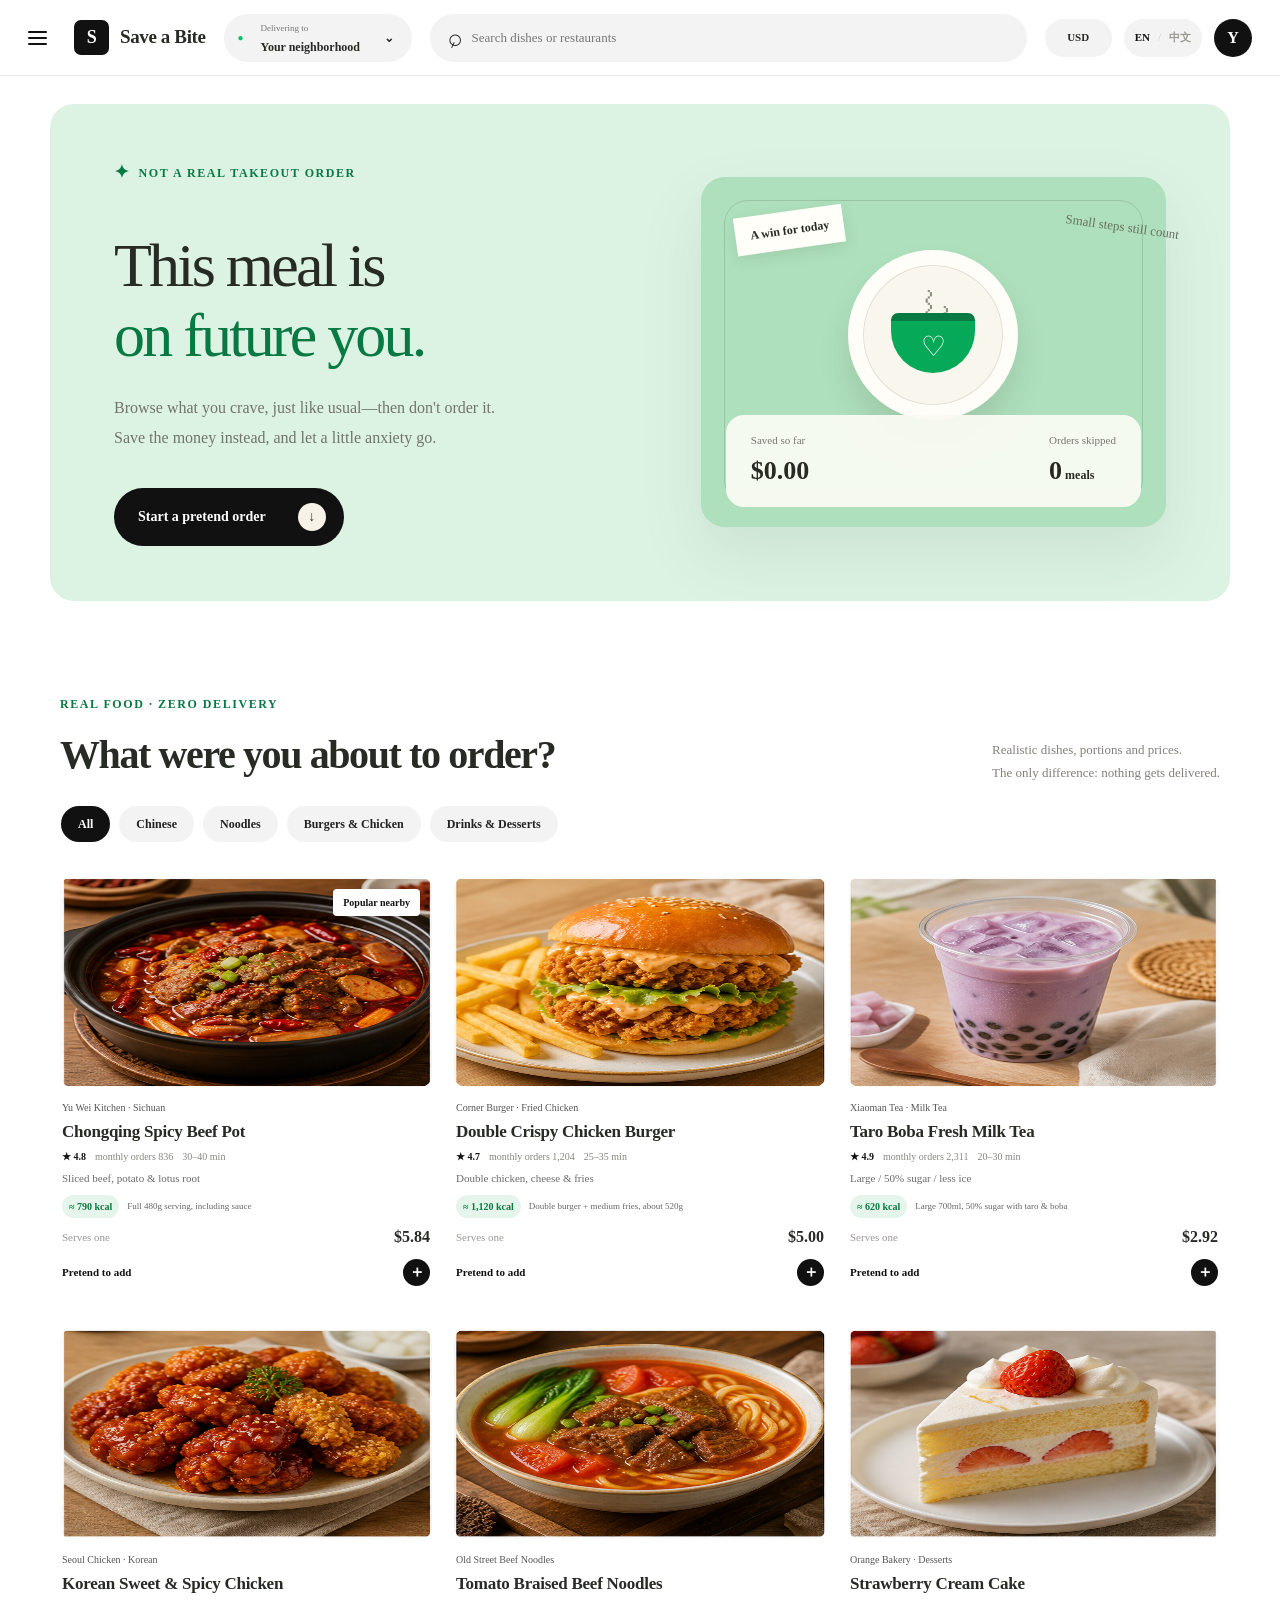
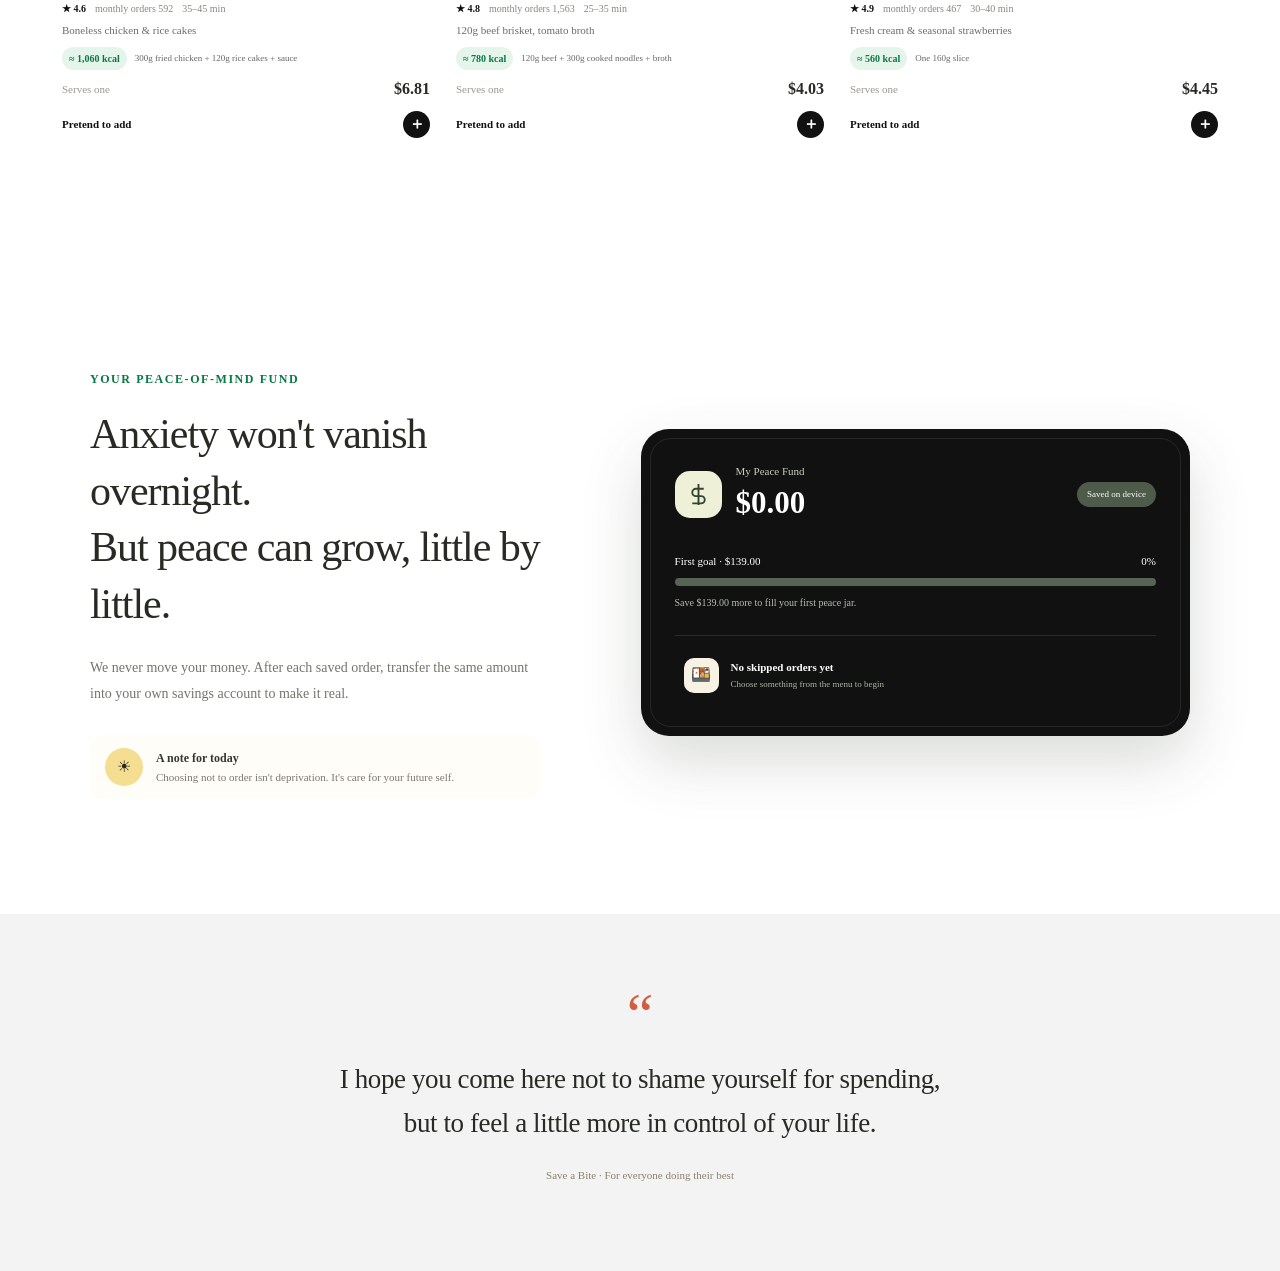
==== save-a-bite/index.html @ 8925e4ab "Add Save a Bite project" ====
<!doctype html>
<html lang="en" data-storage-mode="device">
  <head>
    <meta charset="UTF-8" />
    <meta name="viewport" content="width=device-width, initial-scale=1.0" />
    <meta name="theme-color" content="#ffffff" />
    <meta name="description" content="Browse a realistic takeout menu, skip the order, and save the money for your future self." />
    <meta property="og:title" content="Save a Bite" />
    <meta property="og:description" content="Pretend to order takeout, then actually save the money." />
    <meta property="og:type" content="website" />
    <link rel="icon" href="/save-a-bite/favicon-48.png" />
    <link rel="apple-touch-icon" href="/save-a-bite/favicon.png" />
    <title>Save a Bite | Pretend to order, actually save</title>
    <script type="module" crossorigin src="/save-a-bite/assets/index-DKkqpQNS.js"></script>
    <link rel="stylesheet" crossorigin href="/save-a-bite/assets/index-DCkwADSN.css">
  </head>
  <body>
    <div id="root"></div>
  </body>
</html>
---- save-a-bite/assets/index-DCkwADSN.css ----
*,:before,:after{box-sizing:border-box;margin:0;padding:0}html{-webkit-tap-highlight-color:transparent;-webkit-text-size-adjust:100%;tab-size:4;line-height:1.5}button,input,select,optgroup,textarea{color:inherit;font:inherit;font-feature-settings:inherit;font-variation-settings:inherit;letter-spacing:inherit;opacity:1;background:0 0;border-radius:0}::file-selector-button{color:inherit;font:inherit;font-feature-settings:inherit;font-variation-settings:inherit;letter-spacing:inherit;opacity:1;background:0 0;border-radius:0}button,input:is([type=button],[type=reset],[type=submit]){appearance:button}::file-selector-button{appearance:button}::placeholder{color:currentColor;opacity:.5}@supports (color:color-mix(in oklab, red, red)){::placeholder{color:color-mix(in oklab, currentColor 50%, transparent);opacity:1}}:-moz-ui-invalid{box-shadow:none}a{color:inherit;-webkit-text-decoration:inherit;text-decoration:inherit}h1,h2,h3,h4,h5,h6{font-size:inherit;font-weight:inherit}img,svg,video,canvas,audio,iframe,embed,object{vertical-align:middle;display:block}img,video{max-width:100%;height:auto}textarea{resize:vertical}[hidden]{display:none!important}:root{--ink:#302c2d;--muted:#68615f;--paper:#f8f5ef;--paper-deep:#f0ebe2;--white:#fffdf9;--coral:#ad5f4f;--coral-dark:#874438;--coral-soft:#f3d8cf;--lavender:#ded6ec;--sage:#c8d2c2;--sage-dark:#66705f;--line:#4b403d21;--shadow:0 26px 80px #5042391c;--radius-xl:34px;--radius-lg:24px;--radius-md:17px}html{scroll-behavior:smooth;background:var(--paper)}body{background:radial-gradient(circle at 7% -10%, #e9b8aa33, transparent 28rem), var(--paper);color:var(--ink);font-family:var(--font-geist-sans), "PingFang SC", "Microsoft YaHei", sans-serif;-webkit-font-smoothing:antialiased;margin:0}button,input,select{color:inherit;font:inherit}button{cursor:pointer;border:0}button:focus-visible,input:focus-visible,select:focus-visible,textarea:focus-visible,a:focus-visible{outline:3px solid var(--white);outline-offset:2px;box-shadow:0 0 0 6px #7b4036}button:disabled{cursor:not-allowed;opacity:.48}img{max-width:100%;display:block}p,h1,h2,h3{margin:0}.sr-only{clip:rect(0, 0, 0, 0);clip-path:inset(50%);white-space:nowrap;width:1px;height:1px;position:absolute;overflow:hidden}.skip-link{background:var(--ink);color:#fff;z-index:300;border-radius:999px;padding:11px 16px;font-size:13px;font-weight:700;transition:transform .14s;position:fixed;top:12px;left:16px;transform:translateY(-180%)}.skip-link:focus{transform:translateY(0)}.site-shell{min-height:100vh;padding-bottom:40px}.hydration-status{background:var(--ink);color:#fff;z-index:95;border-radius:999px;justify-content:center;align-items:center;gap:8px;max-width:calc(100vw - 32px);padding:9px 14px;font-size:11px;display:flex;position:fixed;top:88px;left:50%;transform:translate(-50%);box-shadow:0 12px 35px #302c2d2e}.hydration-status>span{background:var(--coral-soft);border-radius:50%;width:8px;height:8px;animation:1.8s ease-in-out infinite breathe}.data-clearing-status{z-index:200;background:#f8f5efc7;justify-content:center;align-items:center;display:flex;position:fixed;inset:0}.data-clearing-status p{background:var(--ink);color:#fff;border-radius:999px;align-items:center;gap:9px;margin:0;padding:12px 18px;font-size:12px;display:flex;box-shadow:0 16px 45px #302c2d3d}.data-clearing-status span{background:var(--coral-soft);border-radius:50%;width:8px;height:8px;animation:1.8s ease-in-out infinite breathe}.clear-retry-dialog{z-index:210;background:#302c2d7a;place-items:center;padding:24px;display:grid;position:fixed;inset:0}.clear-retry-dialog__panel{background:var(--paper);border:1px solid #4a413d1f;border-radius:24px;width:100%;max-width:520px;padding:clamp(24px,5vw,38px);box-shadow:0 24px 70px #302c2d47}.clear-retry-dialog__panel h2{font-family:var(--font-display), serif;margin:8px 0 14px;font-size:clamp(26px,5vw,36px);line-height:1.12}.clear-retry-dialog__panel>p:not(.eyebrow){color:var(--muted);margin:0 0 24px;line-height:1.75}.clear-retry-dialog__panel .button{width:100%}.topbar{-webkit-backdrop-filter:blur(20px);backdrop-filter:blur(20px);z-index:80;background:#f8f5efdb;border-bottom:1px solid #4a413d14;grid-template-columns:minmax(180px,1fr) auto minmax(260px,1fr);align-items:center;gap:24px;height:78px;padding:0 max(28px,50vw - 720px);display:grid;position:sticky;top:0;left:0;right:0}.brand{text-align:left;background:0 0;justify-self:start;align-items:center;gap:11px;padding:0;display:flex}.brand-mark{background:var(--ink);color:#fffaf2;border-radius:12px 12px 12px 4px;justify-content:center;align-items:center;width:40px;height:40px;font-family:Songti SC,Georgia,serif;font-size:21px;display:flex;transform:rotate(-3deg)}.brand>span:last-child{flex-direction:column;gap:2px;display:flex}.brand strong{letter-spacing:.08em;font-family:Songti SC,Georgia,serif;font-size:20px}.brand small{color:var(--muted);letter-spacing:.17em;font-size:8px;font-weight:750}.desktop-nav{border:1px solid var(--line);background:#fffdf9a8;border-radius:999px;align-items:center;gap:2px;padding:4px;display:flex}.desktop-nav button{color:#665f5e;background:0 0;border-radius:999px;padding:9px 15px;font-size:13px;font-weight:650;transition:all .18s}.desktop-nav button:hover,.desktop-nav button.is-active{background:var(--ink);color:#fff}.top-actions{justify-self:end;align-items:center;gap:12px;display:flex}.sync-state{color:var(--muted);white-space:nowrap;align-items:center;gap:6px;font-size:11px;display:inline-flex}.sync-state span{color:#d1a168;font-size:7px}.sync-state--saved span{color:#759071}.external-update{background:#fff7e8;border:1px solid #87443833;border-radius:18px;justify-content:space-between;align-items:center;gap:24px;max-width:min(1100px,100% - 40px);margin:16px auto 0;padding:14px 16px 14px 20px;display:flex;box-shadow:0 14px 36px #5042391a}.external-update strong{font-size:14px;display:block}.external-update p{color:var(--muted);margin-top:2px;font-size:12px}.external-update__actions{flex:none;gap:8px;display:flex}.external-update__actions .button{min-height:40px;padding:9px 14px}.bag-button{background:var(--white);border:1px solid var(--line);border-radius:999px;align-items:center;gap:8px;padding:9px 11px 9px 14px;font-size:12px;font-weight:700;transition:all .18s;display:flex}.bag-button:hover{border-color:#ad5f4f66;transform:translateY(-1px)}.bag-button b{background:var(--coral);color:#fff;border-radius:50%;justify-content:center;align-items:center;min-width:22px;height:22px;font-size:10px;display:inline-flex}.page{max-width:1440px;margin:0 auto;padding:48px 34px 90px}.button{border-radius:999px;justify-content:center;align-items:center;gap:9px;min-height:44px;padding:0 20px;font-size:13px;font-weight:750;transition:transform .18s,box-shadow .18s,background .18s;display:inline-flex}.button:hover:not(:disabled){transform:translateY(-2px)}.button--primary{background:var(--coral);color:#fff;box-shadow:0 12px 28px #be675238}.button--primary:hover:not(:disabled){background:#934a3d;box-shadow:0 16px 34px #be675247}.button--dark{background:var(--ink);color:#fff}.button--soft{border:1px solid var(--line);color:var(--ink);background:#fffdf9c2}.button--full{width:100%}.text-button{color:var(--coral-dark);background:0 0;padding:8px 0;font-size:12px;font-weight:750}.eyebrow,.section-kicker{color:var(--coral-dark);letter-spacing:.16em;text-transform:uppercase;font-size:11px;font-weight:800}.hero-section{grid-template-columns:minmax(0,1fr) minmax(460px,.84fr);align-items:center;gap:70px;min-height:660px;padding:10px 2% 48px 4%;display:grid;position:relative;overflow:hidden}.hero-section:before{content:"";filter:blur(2px);z-index:-1;background:#ded6ec61;border-radius:46% 54% 41% 59%;width:620px;height:530px;position:absolute;top:8px;right:-80px;transform:rotate(-5deg)}.hero-copy .eyebrow{margin-bottom:24px}.hero-copy h1{letter-spacing:-.055em;font-family:Songti SC,STSong,Georgia,serif;font-size:clamp(44px,5.2vw,74px);font-weight:500;line-height:1.13}.hero-copy h1 em{color:var(--coral-dark);font-style:normal;position:relative}.hero-copy h1 em:after{background:var(--coral-soft);content:"";z-index:-1;border-radius:99px;width:100%;height:10px;position:absolute;bottom:3px;left:0;transform:rotate(-1deg)}.hero-lead{color:var(--muted);max-width:610px;margin:28px 0 30px;font-size:16px;line-height:1.9}.hero-actions{flex-wrap:wrap;gap:12px;display:flex}.hero-actions .button{min-height:51px;padding:0 25px}.reassurance-row{color:var(--muted);flex-wrap:wrap;gap:18px;margin-top:25px;font-size:11px;display:flex}.reassurance-row span{align-items:center;gap:6px;display:inline-flex}.reassurance-row i{background:var(--sage);color:var(--sage-dark);border-radius:50%;justify-content:center;align-items:center;width:16px;height:16px;font-size:8px;font-style:normal;display:inline-flex}.hero-avatar-card{box-shadow:var(--shadow);background:#fffdf9cc;border:1px solid #4b403d1c;border-radius:42px;min-height:580px;padding:22px;position:relative;overflow:hidden;transform:rotate(1.2deg)}.hero-card-top{z-index:4;justify-content:space-between;align-items:center;display:flex;position:relative}.hero-card-top div{flex-direction:column;gap:2px;display:flex}.hero-card-top span{color:var(--muted);letter-spacing:.13em;font-size:10px}.hero-card-top strong{font-size:13px}.hero-card-top button{color:var(--coral-dark);background:0 0;font-size:11px;font-weight:700}.hero-look-note{-webkit-backdrop-filter:blur(15px);backdrop-filter:blur(15px);border:1px solid var(--line);z-index:5;background:#fffdf9d1;border-radius:18px;align-items:center;gap:13px;padding:13px 16px;display:flex;position:absolute;bottom:18px;left:19px;right:19px}.look-swatches{display:flex}.look-swatches i{border:2px solid var(--white);border-radius:50%;width:23px;height:23px;margin-left:-6px}.look-swatches i:first-child{margin-left:0}.hero-look-note>div{flex-direction:column;gap:3px;display:flex}.hero-look-note strong{font-family:Songti SC,Georgia,serif;font-size:14px}.hero-look-note small{color:var(--muted);font-size:10px}.avatar-stage{background:radial-gradient(circle at 50% 30%,#ffffffe6,#0000 32%),linear-gradient(145deg,#eee9e2,#e1d9e8 100%);border-radius:26px;height:100%;min-height:565px;position:relative;overflow:hidden}.avatar-stage--compact{background:0 0;border-radius:0;min-height:520px;margin:-35px -22px -10px}.realistic-avatar-stage{background:#eee5e2}.realistic-avatar-figure{aspect-ratio:960/1639;max-width:100%;position:absolute;top:0;bottom:0;left:50%;overflow:hidden;transform:translate(-50%)}.realistic-avatar-figure>img{object-fit:contain;width:100%;height:100%;animation:.18s ease-out photo-avatar-reveal;display:block}.realistic-avatar-error{color:var(--muted);text-align:center;z-index:4;background:#fffdf9eb;justify-content:center;align-items:center;padding:24px;font-size:12px;display:flex;position:absolute;inset:0}.realistic-avatar-stage--compact .realistic-avatar-label{display:none}.realistic-avatar-stage--compact .realistic-avatar-error{z-index:3;top:54px}.realistic-avatar-label{-webkit-backdrop-filter:blur(12px);backdrop-filter:blur(12px);color:#443c3ad1;z-index:5;background:#fffdf9c7;border:1px solid #4b403d1f;border-radius:999px;padding:6px 9px;font-size:10px;position:absolute;top:14px;left:14px}.photo-garment{--photo-garment-blend:multiply;--photo-garment-color:#8a8584;--photo-garment-opacity:.68;background:linear-gradient(102deg, #ffffff24, transparent 34%, #00000017 78%), var(--photo-garment-color);mix-blend-mode:var(--photo-garment-blend);opacity:var(--photo-garment-opacity);z-index:2;position:absolute}.photo-garment--top{height:27.4%;top:21.25%}.photo-garment--sleeveless{clip-path:polygon(17% 0,34% 0,38% 9%,62% 9%,66% 0,83% 0,95% 17%,100% 100%,0 100%,5% 17%);width:31.4%;left:34.3%}.photo-garment--sleeved{clip-path:polygon(18% 0,36% 0,39% 8%,61% 8%,64% 0,82% 0,100% 18%,88% 42%,77% 27%,79% 100%,21% 100%,23% 27%,12% 42%,0 18%);width:42.6%;left:28.7%}.photo-garment--cropped{height:19.5%}.photo-garment--dress{clip-path:polygon(17% 0,34% 0,38% 7%,62% 7%,66% 0,83% 0,94% 16%,80% 100%,20% 100%,6% 16%);width:33.8%;height:55.8%;top:21.2%;left:33.1%}.photo-garment--shorts{clip-path:polygon(4% 0,96% 0,94% 100%,54% 100%,50% 62%,46% 100%,6% 100%);width:33.6%;height:12.5%;top:46.7%;left:33.2%}.photo-garment--skirt{clip-path:polygon(5% 0,95% 0,100% 100%,0 100%);width:34%;height:30.5%;top:46.8%;left:33%}.photo-garment--trousers{mix-blend-mode:normal;opacity:1;background:0 0;width:34.8%;height:47%;top:46.6%;left:32.6%}.photo-garment--trousers:before,.photo-garment--trousers>span{background:linear-gradient(100deg, #ffffff1f, transparent 38%, #0000001a), var(--photo-garment-color);mix-blend-mode:var(--photo-garment-blend);opacity:var(--photo-garment-opacity);position:absolute}.photo-garment--trousers:before{clip-path:polygon(3% 0,97% 0,91% 100%,9% 100%);content:"";height:25%;inset:0 0 auto}.photo-garment--trousers>span{clip-path:polygon(6% 0,96% 0,70% 100%,30% 100%);width:49%;height:86%;top:14%}.photo-garment--trousers>span:first-child{left:1%}.photo-garment--trousers>span:last-child{right:1%;transform:scaleX(-1)}.photo-garment--outerwear{mix-blend-mode:normal;opacity:1;z-index:3;background:0 0;width:48%;height:52%;top:21%;left:26%}.photo-garment--outerwear:before,.photo-garment--outerwear>span{background:linear-gradient(95deg, #ffffff21, transparent 38%, #0000001a), var(--photo-garment-color);mix-blend-mode:var(--photo-garment-blend);opacity:var(--photo-garment-opacity);position:absolute}.photo-garment--outerwear:before{clip-path:polygon(22% 0,78% 0,89% 100%,11% 100%);content:"";inset:0 17%}.photo-garment--outerwear>span{clip-path:polygon(14% 0,86% 0,68% 100%,32% 100%);width:22%;height:74%;top:2%}.photo-garment--outerwear>span:first-child{transform-origin:100% 0;left:2%;transform:rotate(3deg)}.photo-garment--outerwear>span:last-child{transform-origin:0 0;right:2%;transform:rotate(-3deg)}@keyframes photo-avatar-reveal{0%{opacity:0}to{opacity:1}}.avatar-canvas{height:100%;min-height:inherit;z-index:2;width:100%;position:absolute;inset:0}.avatar-canvas--hidden{visibility:hidden}.avatar-canvas canvas{touch-action:pan-y!important;width:100%!important;height:100%!important}.avatar-loading{color:var(--muted);flex-direction:column;justify-content:center;align-items:center;gap:12px;display:flex;position:absolute;inset:0}.avatar-loading span{background:#ad5f4f38;border:1px solid #8744383d;border-radius:50%;width:48px;height:48px;animation:1.8s ease-in-out infinite breathe}.avatar-loading p{font-size:12px}.avatar-unavailable{color:var(--muted);text-align:center;z-index:7;flex-direction:column;justify-content:center;align-items:center;gap:9px;padding:34px;display:flex;position:absolute;inset:0}.avatar-unavailable>span{color:var(--coral-dark);background:#fffdf9b8;border:1px solid #4b403d1f;border-radius:50%;justify-content:center;align-items:center;width:54px;height:54px;font-size:22px;display:flex}.avatar-unavailable strong{color:var(--ink);font-family:Songti SC,Georgia,serif;font-size:17px}.avatar-unavailable p{max-width:260px;font-size:11px;line-height:1.6}.avatar-unavailable .button{margin-top:4px}.avatar-glow{filter:blur(22px);background:#ffffff73;border-radius:50%;width:210px;height:210px;position:absolute;top:70px;left:calc(50% - 105px)}.view-switcher{-webkit-backdrop-filter:blur(10px);backdrop-filter:blur(10px);z-index:6;background:#fffdf9bd;border:1px solid #4b403d1f;border-radius:999px;gap:2px;padding:3px;display:flex;position:absolute;bottom:56px;left:50%;transform:translate(-50%)}.view-switcher button{color:var(--muted);background:0 0;border-radius:999px;min-width:42px;min-height:30px;padding:6px 10px;font-size:11px}.view-switcher button.is-active{background:var(--ink);color:#fff}.view-switcher .view-control--zoom{min-width:34px;padding-inline:7px;font-size:15px}.view-switcher .view-control--zoom-start{border-left:1px solid var(--line);border-radius:0 999px 999px 0;margin-left:3px}.view-switcher button:focus-visible{outline-offset:2px;outline:3px solid #ad5f4f6b}.avatar-hint{color:#443c3ac7;text-align:center;z-index:5;font-size:12px;position:absolute;bottom:35px;left:0;right:0}.hero-avatar-card .view-switcher{bottom:83px}.hero-avatar-card .avatar-hint{bottom:67px}.mood-strip{background:var(--ink);border-radius:var(--radius-xl);color:#fff;justify-content:space-between;align-items:center;margin:15px 0 26px;padding:25px 34px;display:flex;position:relative;overflow:hidden}.mood-strip:after{content:"";background:#ded6ec1f;border-radius:50%;width:240px;height:240px;position:absolute;top:-120px;right:24%}.mood-copy{z-index:1;align-items:center;gap:18px;display:flex}.breathing-orb{background:radial-gradient(circle at 35% 30%,#fff7e8,#d78069 55%,#725a66);border-radius:50%;width:45px;height:45px;animation:4s ease-in-out infinite breathe;box-shadow:0 0 0 8px #ffffff0d}@keyframes breathe{50%{transform:scale(1.12);box-shadow:0 0 0 14px #ffffff08}}.mood-copy .section-kicker{color:#d9a696;margin-bottom:4px}.mood-copy h2{font-family:Songti SC,Georgia,serif;font-size:19px;font-weight:500}.mood-control{z-index:2;grid-template-columns:auto minmax(180px,290px) auto 44px;align-items:center;gap:11px;display:grid;position:relative}.mood-control span{color:#ffffff94;font-size:10px}.mood-control b{color:#f0b39e;font-size:12px}input[type=range]{accent-color:var(--coral)}.mood-control input[type=range]{background:linear-gradient(to right, var(--coral) var(--mood-value), #ffffff24 var(--mood-value));appearance:none;background-position:50%;background-repeat:no-repeat;background-size:100% 4px;border-radius:999px;height:24px;margin:0}.mood-control input::-webkit-slider-thumb{appearance:none;border:4px solid var(--coral);background:#fff;border-radius:50%;width:18px;height:18px}.home-grid{grid-template-columns:minmax(0,1.5fr) minmax(300px,.7fr);gap:24px;display:grid}.feature-card{background:var(--white);border:1px solid var(--line);border-radius:var(--radius-lg);min-height:250px;padding:26px}.card-heading{justify-content:space-between;align-items:flex-start;display:flex}.card-heading h2,.section-title h2,.suggestion-heading h2{margin-top:6px;font-family:Songti SC,Georgia,serif;font-size:25px;font-weight:500}.outfit-preview-row{grid-template-columns:repeat(3,1fr);gap:12px;margin-top:22px;display:grid}.mini-item{border-radius:var(--radius-md);background:#f3efe8;min-height:135px;padding:0;position:relative;overflow:hidden}.mini-item>span{text-overflow:ellipsis;white-space:nowrap;background:#fffdf9e6;padding:6px 8px;font-size:10px;position:absolute;bottom:7px;left:7px;right:7px;overflow:hidden}.feature-card--closet{background:linear-gradient(140deg,#e3ddec,#d4dccc);grid-template-columns:1fr auto;display:grid;position:relative;overflow:hidden}.closet-count{flex-direction:column;align-self:center;max-width:180px;display:flex}.closet-count strong{font-family:Songti SC,Georgia,serif;font-size:58px;font-weight:400}.closet-count span{font-family:Songti SC,Georgia,serif;font-size:15px;line-height:1.5}.feature-card--closet .text-button{color:#4d5548;align-self:end;position:absolute;bottom:19px;left:26px}.closet-stack{justify-content:center;align-items:flex-end;width:170px;height:180px;margin-right:-28px;display:flex}.closet-stack i{border:5px solid #ffffffb8;border-radius:18px 18px 4px 4px;width:80px;height:130px;margin-left:-42px;box-shadow:0 9px 20px #413a371c}.how-section{margin-top:100px}.section-title{justify-content:space-between;align-items:end;margin-bottom:26px;display:flex}.section-title h2{font-size:34px}.section-title>p{color:var(--muted);max-width:310px;font-size:12px;line-height:1.7}.path-grid{grid-template-columns:repeat(2,1fr);gap:22px;display:grid}.path-card{border-radius:var(--radius-xl);text-align:left;grid-template-columns:42px 1fr auto;align-items:flex-start;gap:26px;min-height:230px;padding:30px;transition:all .2s;display:grid}.path-card:hover{transform:translateY(-4px)}.path-card--shop{background:#e7c7bb}.path-card--closet{background:#cbc7dd}.path-number{border:1px solid #3c343233;border-radius:999px;padding:6px 8px;font-size:10px}.path-card small{color:#574f4e;letter-spacing:.14em;font-size:9px;font-weight:800}.path-card h3{margin:6px 0 12px;font-family:Songti SC,Georgia,serif;font-size:31px;font-weight:500}.path-card p{color:#574f4e;max-width:430px;font-size:13px;line-height:1.75}.path-arrow{font-size:22px}.page-hero,.page-title-row,.studio-heading,.daily-hero{justify-content:space-between;align-items:end;margin:18px 0 40px;display:flex}.page-hero h1,.page-title-row h1,.studio-heading h1,.daily-hero h1{letter-spacing:-.05em;margin:9px 0 12px;font-family:Songti SC,Georgia,serif;font-size:clamp(42px,5vw,68px);font-weight:500;line-height:1.14}.page-hero>div:first-child>p:last-child,.page-title-row>div>p:last-child,.studio-heading>div>p:last-child,.daily-hero>div:first-child>p:last-child{color:var(--muted);max-width:650px;font-size:14px;line-height:1.8}.imagination-balance{background:#ded6ec;border-radius:50%;flex-direction:column;justify-content:center;align-items:center;width:150px;height:150px;display:flex;transform:rotate(5deg)}.imagination-balance span,.imagination-balance small{color:#615872;font-size:9px}.imagination-balance strong{font-family:Georgia,serif;font-size:48px;font-weight:400;line-height:1}.page-hero--virtual{border:1px solid var(--line);background:#eee8df;min-height:300px;padding:42px;overflow:hidden}.page-hero--virtual>div:first-child{max-width:680px}.page-hero--virtual .imagination-balance{color:#fff;background-image:linear-gradient(#0000 42%,#2d2626b8),url(/save-a-bite/shop/virtual-product-sprite-v1.jpg);background-position:50%,100% 0;background-size:100% 100%,400% 400%;border-radius:0;justify-content:flex-end;align-items:flex-start;width:220px;height:220px;padding:18px;transform:none}.page-hero--virtual .imagination-balance span,.page-hero--virtual .imagination-balance small{color:#ffffffd1;letter-spacing:.1em}.page-hero--virtual .imagination-balance strong{margin:3px 0;font-size:34px}.page-hero--real{background:linear-gradient(125deg,#efdad3b8,#e7e5ee8f);border:1px solid #5b4b4717;border-radius:34px;padding:34px}.real-shop-count{background:#fff9f3;border:1px solid #5b4b471a;border-radius:50%;flex-direction:column;flex:none;justify-content:center;align-items:center;width:150px;height:150px;display:flex;transform:rotate(3deg);box-shadow:0 18px 38px #4e403c14}.real-shop-count strong{font-family:Georgia,serif;font-size:44px;font-weight:400;line-height:.9}.real-shop-count span,.real-shop-count small{color:var(--muted);font-size:9px}.real-shop-count span{margin:5px 0 2px;font-weight:800}.shop-mode-switch{background:var(--paper-deep);border:1px solid var(--line);border-radius:22px;grid-template-columns:1fr 1fr;gap:5px;max-width:560px;margin:0 0 28px;padding:5px;display:grid}.shop-mode-switch button{color:var(--muted);text-align:left;background:0 0;border-radius:17px;flex-direction:column;align-items:flex-start;min-height:60px;padding:11px 18px;display:flex}.shop-mode-switch button strong{color:var(--ink);font-size:13px}.shop-mode-switch button span{margin-top:2px;font-size:10px}.shop-mode-switch button.is-active{background:var(--ink);color:#eee7e4;box-shadow:0 9px 22px #342d2c21}.shop-mode-switch button.is-active strong{color:#fff}.shop-surface-loading{background:var(--white);border:1px solid var(--line);color:var(--muted);border-radius:24px;justify-content:center;align-items:center;gap:10px;min-height:180px;display:flex}.shop-surface-loading span{font-size:26px}.real-shop-intro,.real-shop-handoff{background:var(--white);border:1px solid var(--line);border-radius:26px;justify-content:space-between;align-items:center;gap:28px;margin-bottom:22px;padding:25px 28px;display:flex}.real-shop-intro>div,.real-shop-handoff>div{max-width:760px}.real-shop-intro h2,.real-shop-handoff h2{margin:5px 0 7px;font-family:Songti SC,Georgia,serif;font-size:25px;font-weight:600}.real-shop-intro>div>p:last-child,.real-shop-handoff p{color:var(--muted);font-size:12px;line-height:1.75}.official-store-grid{grid-template-columns:repeat(3,1fr);gap:18px;display:grid}.official-store-card{background:var(--white);border:1px solid var(--line);border-radius:27px;flex-direction:column;min-height:390px;padding:14px;transition:box-shadow .22s,transform .22s;display:flex;overflow:hidden}.official-store-card:hover{transform:translateY(-3px);box-shadow:0 20px 48px #493e391a}.official-store-mark{background:var(--store-accent);border-radius:19px;justify-content:center;align-items:center;height:116px;display:flex}.official-store-mark span{background:#fffdf9c2;border:1px solid #4b403d17;border-radius:50%;justify-content:center;align-items:center;width:58px;height:58px;font-family:Georgia,Songti SC,serif;font-size:27px;display:flex}.official-store-copy{flex:1;padding:16px 4px 13px}.official-store-meta{color:var(--muted);justify-content:space-between;align-items:center;gap:7px;font-size:9px;display:flex}.official-store-meta span{background:var(--paper-deep);color:#5b514f;border-radius:999px;padding:5px 8px}.official-store-meta small{font-size:9px}.official-store-copy h2{margin:13px 0 7px;font-family:Songti SC,Georgia,serif;font-size:24px;font-weight:600}.official-store-copy p{color:var(--muted);min-height:56px;font-size:11px;line-height:1.7}.official-store-copy code{color:#5a504e;margin-top:10px;font-family:ui-monospace,SFMono-Regular,Menlo,monospace;font-size:9px;display:block}.official-store-link{width:100%}.official-store-note{color:var(--muted);text-align:center;margin:9px 4px 2px;font-size:9px;line-height:1.55}.real-shop-handoff{background:#e5e9e1;margin:28px 0 12px}.real-shop-handoff>span{background:#fffdf9b8;border-radius:50%;flex:0 0 50px;justify-content:center;align-items:center;height:50px;font-size:22px;display:flex}.real-shop-handoff>div{flex:1}.store-relationship-note{color:var(--muted);text-align:center;max-width:860px;margin:0 auto;font-size:9px;line-height:1.7}.virtual-collections{margin:58px 0 72px}.virtual-section-heading{justify-content:space-between;align-items:end;margin-bottom:24px;display:flex}.virtual-section-heading h2{margin-top:6px;font-family:Songti SC,Georgia,serif;font-size:clamp(30px,4vw,45px);font-weight:500}.virtual-section-heading>p{color:var(--muted);text-align:right;max-width:280px;font-size:11px;line-height:1.7}.virtual-section-heading>p strong{color:var(--ink);font-family:Georgia,serif;font-size:22px;font-weight:500}.collection-grid{grid-template-columns:repeat(4,1fr);gap:14px;display:grid}.collection-card{background:var(--white);border:1px solid var(--line);text-align:left;display:block;overflow:hidden}.collection-art{aspect-ratio:1;display:block;overflow:hidden}.collection-card:hover .product-photo-sprite{transform:scale(1.035)}.collection-copy{flex-direction:column;padding:16px;display:flex}.collection-copy small,.product-brand,.virtual-promise small{color:var(--muted);letter-spacing:.14em;font-size:8px;font-weight:800}.collection-copy strong{margin:5px 0;font-family:Songti SC,Georgia,serif;font-size:22px;font-weight:600}.collection-copy span{color:var(--muted);font-size:10px}.collection-copy i{color:var(--ink);margin-top:14px;font-size:9px;font-style:normal}.virtual-catalog{scroll-margin-top:92px}.virtual-section-heading--catalog{border-bottom:1px solid var(--line);padding-bottom:18px}.shop-toolbar,.closet-toolbar{justify-content:space-between;align-items:center;gap:18px;margin-bottom:26px;display:flex}.virtual-catalog .shop-toolbar{margin-bottom:16px}.shop-toolbar-actions{align-items:center;gap:8px;display:flex}.shop-sort,.saved-filter{background:var(--white);border:1px solid var(--line);align-items:center;min-height:44px;font-size:10px;display:flex}.shop-sort{gap:8px;padding-left:13px}.shop-sort>span{color:var(--muted)}.shop-sort select{cursor:pointer;border:0;outline:none;min-height:42px;padding:0 30px 0 2px}.saved-filter{gap:8px;padding:0 13px}.saved-filter b{background:var(--paper-deep);border-radius:50%;justify-content:center;align-items:center;width:22px;height:22px;display:inline-flex}.saved-filter.is-active{background:var(--ink);color:#fff}.saved-filter.is-active b{background:#ffffff29}.catalog-filter-row{border-top:1px solid var(--line);grid-template-columns:48px 1fr;align-items:flex-start;gap:18px;padding:13px 0;display:grid}.catalog-filter-row>span{color:var(--muted);letter-spacing:.12em;padding-top:8px;font-size:9px}.search-box{background:var(--white);border:1px solid var(--line);border-radius:999px;align-items:center;gap:9px;min-width:300px;padding:0 16px;display:flex}.search-box input{background:0 0;border:0;outline:none;width:100%;height:42px;font-size:12px}.search-box:focus-within,.upload-zone:focus-within{outline:3px solid var(--white);outline-offset:2px;box-shadow:0 0 0 6px #7b4036}.search-box input:focus-visible,.upload-zone input:focus-visible{box-shadow:none;outline:none}.chip-row{flex-wrap:wrap;gap:7px;display:flex}.chip-row button,.mini-chip-row button{border:1px solid var(--line);color:var(--muted);background:0 0;border-radius:999px;padding:8px 13px;font-size:11px}.chip-row button.is-active,.mini-chip-row button.is-active{background:var(--ink);border-color:var(--ink);color:#fff}.product-grid{grid-template-columns:repeat(4,1fr);gap:40px 16px;margin-top:30px;display:grid}.product-card{min-width:0}.product-card:hover{transform:none}.product-image-wrap{aspect-ratio:1;background:#eee9e1;border:1px solid #4b403d14;position:relative;overflow:hidden}.product-photo-sprite{background-image:url(/save-a-bite/shop/virtual-product-sprite-v1.jpg);background-position:var(--sprite-x) var(--sprite-y);background-repeat:no-repeat;background-size:400% 400%;width:100%;height:100%;transition:transform .8s cubic-bezier(.2,.75,.2,1)}.product-card:hover .product-photo-sprite{transform:scale(1.035)}.virtual-pill,.source-pill{color:var(--muted);z-index:4;background:#fffdf9;border:1px solid #4b403d1a;border-radius:999px;padding:6px 9px;font-size:10px;position:absolute;top:14px;left:14px}.save-button{z-index:4;background:#fffdf9d6;border-radius:50%;justify-content:center;align-items:center;width:34px;height:34px;font-size:18px;display:flex;position:absolute;top:14px;right:14px}.save-button.is-saved{background:var(--coral);color:#fff}.product-info{padding:15px 2px 0}.product-meta{color:var(--muted);letter-spacing:.05em;align-items:center;gap:6px;font-size:10px;display:flex}.product-meta span{background:var(--paper-deep);border-radius:999px;padding:4px 7px}.product-meta i,.wardrobe-info>div:first-child i{border:1px solid #3c34321f;border-radius:50%;width:9px;height:9px}.product-info h2,.wardrobe-info h2{margin:5px 0 6px;font-family:Songti SC,Georgia,serif;font-size:20px;font-weight:600}.product-info>p:not(.product-meta),.wardrobe-info>p{color:var(--muted);font-size:11px}.product-style-tags{flex-wrap:wrap;gap:5px;margin-top:12px;display:flex}.product-style-tags span{border:1px solid var(--line);color:var(--muted);border-radius:999px;padding:4px 7px;font-size:9px}.wardrobe-source-link{color:var(--coral-dark);text-underline-offset:3px;gap:4px;margin-top:9px;font-size:10px;font-weight:750;-webkit-text-decoration:underline #8b4b404d;text-decoration:underline #8b4b404d;display:inline-flex}.product-bottom{justify-content:space-between;align-items:end;margin:18px 0 14px;display:flex}.product-bottom strong{font-size:13px}.product-bottom strong small{color:var(--muted);font-size:10px;font-weight:500}.product-bottom>span{color:var(--sage-dark);font-size:10px}.product-actions{grid-template-columns:.75fr 1.25fr;gap:8px;display:grid}.product-actions--single{grid-template-columns:1fr}.wardrobe-actions{grid-template-columns:1fr auto;gap:8px;display:grid}.remove-garment{border:1px solid var(--line);color:var(--muted);background:0 0;border-radius:999px;min-width:54px;min-height:44px;padding:0 12px;font-size:11px}.remove-garment:hover{color:#7b4036;border-color:#8b4b4073}.product-actions .button{min-height:42px;padding:0 12px;font-size:11px}.product-visual{width:100%;height:100%;position:relative;overflow:hidden}.visual-shape{background:var(--item-color);z-index:2;width:54%;height:60%;position:absolute;top:18%;left:23%;transform:rotate(-2deg);box-shadow:inset -18px -8px 30px #251f1e1f,inset 12px 8px 22px #ffffff29}.visual-shadow{filter:blur(9px);background:#3f36321f;border-radius:50%;width:56%;height:8%;position:absolute;bottom:11%;left:22%}.product-visual--shirt .visual-shape,.product-visual--cardigan .visual-shape{clip-path:polygon(28% 0,41% 8%,59% 8%,72% 0,100% 22%,82% 42%,72% 33%,75% 100%,25% 100%,28% 33%,18% 42%,0 22%)}.product-visual--cardigan .visual-shape{background:linear-gradient(90deg, var(--item-color) 48%, #ffffff4d 49%, #ffffff4d 51%, var(--item-color) 52%)}.product-visual--pants .visual-shape{clip-path:polygon(18% 0,82% 0,74% 100%,52% 100%,48% 35%,44% 100%,22% 100%);width:40%;height:70%;top:11%;left:30%}.product-visual--dress .visual-shape{clip-path:polygon(36% 0,64% 0,73% 17%,66% 39%,90% 100%,10% 100%,34% 39%,27% 17%);height:71%;top:10%}.product-visual--coat .visual-shape{clip-path:polygon(28% 0,42% 7%,58% 7%,72% 0,98% 21%,82% 42%,73% 33%,82% 100%,18% 100%,27% 33%,18% 42%,2% 21%);height:72%;top:10%}.product-visual--shoes .visual-shape{border-radius:70% 20% 28% 28%;width:60%;height:25%;top:45%;left:16%;transform:rotate(4deg)}.product-visual--shoes .visual-shape:after{background:var(--item-color);content:"";border-radius:70% 20% 28% 28%;width:100%;height:100%;position:absolute;top:43%;left:32%;transform:rotate(-10deg)}.product-visual--lip .visual-shape{border-radius:9px 9px 16px 16px;width:16%;height:47%;top:27%;left:42%}.product-visual--lip .visual-shape:before{content:"";background:#b9917f;border-radius:9px 9px 2px 2px;width:72%;height:35%;position:absolute;top:-26%;left:14%;transform:skewY(-12deg)}.product-visual--lamp .visual-shape{background:radial-gradient(circle, #fff4c8, var(--item-color));border-radius:50%;width:40%;height:43%;top:22%;left:30%;box-shadow:0 0 50px #e2bc70b3}.product-visual--bag .visual-shape{border-radius:8px 8px 20px 20px;width:46%;height:48%;top:31%;left:27%}.product-visual--bag .visual-shape:before{border:8px solid var(--item-color);content:"";border-bottom:0;border-radius:40px 40px 0 0;width:50%;height:42%;position:absolute;top:-32%;left:25%}.no-pressure-note{border-radius:var(--radius-lg);background:#e4e9df;align-items:center;gap:18px;margin-top:42px;padding:24px 28px;display:flex}.no-pressure-note>span{font-size:30px}.no-pressure-note strong{font-family:Songti SC,Georgia,serif;font-size:16px}.no-pressure-note p{color:var(--muted);margin-top:4px;font-size:11px}.virtual-promise{border:1px solid var(--line);text-align:center;background:#ebe5dc;border-radius:0;justify-content:center;margin-top:72px;padding:38px}.virtual-promise>span{font-size:24px}.virtual-promise small{margin-bottom:5px;display:block}.virtual-promise strong{font-size:21px}.empty-state{text-align:center;padding:80px 20px}.empty-state span{font-size:40px}.empty-state h2{margin:12px 0 7px;font-family:Songti SC,Georgia,serif}.empty-state p{color:var(--muted);font-size:12px}.page-title-row .button{min-height:48px}.closet-summary{border-radius:var(--radius-xl);background:linear-gradient(115deg,#e8dfd8,#ded8e9 55%,#d7e0d3);grid-template-columns:1fr 1.2fr 1fr;align-items:center;gap:28px;min-height:190px;margin-bottom:28px;padding:28px 42px;display:grid;overflow:hidden}.closet-summary>div:not(.closet-summary-art){flex-direction:column;display:flex}.closet-summary span{color:var(--muted);font-size:10px}.closet-summary strong{margin:6px 0;font-family:Songti SC,Georgia,serif;font-size:45px;font-weight:500;line-height:1.15}.closet-summary strong small{font-size:14px}.closet-summary p{color:var(--muted);font-size:10px}.closet-summary-art{justify-content:center;align-items:flex-end;height:150px;display:flex}.closet-summary-art i{background:#ceb3a8;border-radius:20px 20px 6px 6px;width:75px;height:112px;margin-left:-22px;transform:rotate(-7deg);box-shadow:0 10px 24px #41383514}.closet-summary-art i:nth-child(2){background:#9c9fad;height:130px;transform:rotate(3deg)}.closet-summary-art i:nth-child(3){background:#a9b49f;height:105px;transform:rotate(10deg)}.closet-summary-art i:nth-child(4){background:#dacdbd;height:124px;transform:rotate(17deg)}.privacy-note{color:var(--muted);font-size:10px}.wardrobe-grid{grid-template-columns:repeat(4,1fr);gap:20px;display:grid}.privacy-controls{border:1px solid var(--line);border-radius:var(--radius-lg);background:#fffdf9b8;justify-content:space-between;align-items:center;gap:24px;margin:0 0 28px;padding:20px 22px;display:flex}.privacy-controls>div{align-items:center;gap:13px;display:flex}.privacy-controls>div>span{background:var(--sage);color:var(--sage-dark);border-radius:50%;flex:none;justify-content:center;align-items:center;width:38px;height:38px;display:flex}.privacy-controls h2{margin-bottom:4px;font-family:Songti SC,Georgia,serif;font-size:16px}.privacy-controls p{color:var(--muted);font-size:11px;line-height:1.55}.privacy-controls .button{flex:none;min-height:42px}.privacy-controls--retry{background:#f3d8cf57;border-color:#87443861}.privacy-controls .privacy-retry-message{color:var(--coral-dark);max-width:62ch;margin-top:7px;font-weight:700}.add-card,.wardrobe-card{background:var(--white);border:1px solid var(--line);border-radius:var(--radius-lg);min-height:390px;overflow:hidden}.add-card{background:0 0;border:1px dashed #4b403d47;flex-direction:column;justify-content:center;align-items:center;gap:8px;display:flex}.add-card>span{background:var(--coral-soft);color:var(--coral-dark);border-radius:50%;justify-content:center;align-items:center;width:56px;height:56px;margin-bottom:7px;font-size:23px;display:flex}.add-card strong{font-family:Songti SC,Georgia,serif;font-size:18px}.add-card small{color:var(--muted);font-size:10px}.wardrobe-visual{background:#eee9e2;height:225px;position:relative;overflow:hidden}.wardrobe-card:nth-child(3n) .wardrobe-visual{background:#e5e0eb}.wardrobe-card:nth-child(3n+1) .wardrobe-visual{background:#e2e8df}.wardrobe-visual>img{object-fit:cover;width:100%;height:100%}.source-pill--virtual{color:#645776;background:#e4dced}.source-pill--sample{color:#775b20;background:#fff1cf}.wardrobe-info{padding:17px}.wardrobe-info>div:first-child{color:var(--muted);align-items:center;gap:7px;font-size:11px;display:flex}.confidence-line{border-top:1px solid var(--line);justify-content:space-between;align-items:center;margin:13px 0;padding-top:11px;display:flex}.confidence-line span{color:var(--muted);font-size:11px}.confidence{border-radius:999px;padding:4px 7px;font-size:10px}.confidence--high{color:#586653;background:#dae5d6}.confidence--mid{color:#705b32;background:#ede1c9}.confidence--low{color:#735046;background:#edd9d3}.wardrobe-info .button{min-height:38px;font-size:11px}.studio-heading{align-items:center;margin-bottom:28px}.studio-heading h1{font-size:50px}.studio-disclaimer{border:1px solid var(--line);background:#eee8df;border-radius:17px;align-items:center;gap:11px;max-width:360px;padding:12px 15px;display:flex}.studio-disclaimer>span{border:1px solid var(--muted);border-radius:50%;flex:none;justify-content:center;align-items:center;width:20px;height:20px;font-family:Georgia,serif;font-size:10px;display:flex}.studio-disclaimer p{color:#65605e;flex-direction:column;gap:2px;font-size:11px;line-height:1.5;display:flex}.studio-disclaimer strong{color:var(--ink);font-size:12px}.studio-grid{grid-template-columns:minmax(230px,.65fr) minmax(460px,1.45fr) minmax(270px,.72fr);gap:16px;min-height:720px;display:grid}.studio-panel,.studio-avatar-wrap{background:var(--white);border:1px solid var(--line);border-radius:var(--radius-lg);overflow:hidden}.studio-avatar-toolbar{justify-content:space-between;align-items:center;gap:12px;margin:2px 4px 12px;display:flex}.studio-panel{padding:18px}.panel-title{justify-content:space-between;align-items:flex-start;margin-bottom:15px;display:flex}.panel-title>div{flex-direction:column;gap:2px;display:flex}.panel-title p{color:var(--muted);letter-spacing:.08em;font-size:11px}.panel-title strong{font-family:Songti SC,Georgia,serif;font-size:17px}.panel-title>span{background:var(--paper-deep);color:var(--muted);border-radius:999px;padding:5px 7px;font-size:10px}.mini-chip-row{gap:5px;margin-bottom:14px;padding-bottom:4px;display:flex;overflow-x:auto}.mini-chip-row button{flex:none;padding:6px 9px;font-size:11px}.studio-item-list{flex-direction:column;gap:8px;max-height:640px;padding-right:3px;display:flex;overflow-y:auto}.studio-item-list>button{text-align:left;background:#f5f1eb;border:1px solid #0000;border-radius:14px;grid-template-columns:52px 1fr 22px;align-items:center;gap:8px;padding:6px;display:grid}.studio-item-list>button.is-wearing{background:#efe8f3;border-color:#c8b8d7}.studio-thumb{background:#e6e0d8;border-radius:10px;width:52px;height:52px;overflow:hidden}.studio-thumb>img{object-fit:cover;width:100%;height:100%}.studio-item-list button>span{flex-direction:column;gap:3px;min-width:0;display:flex}.studio-item-list button strong{text-overflow:ellipsis;white-space:nowrap;font-size:11px;overflow:hidden}.studio-item-list button small{color:var(--muted);font-size:10px}.studio-item-list button>i{background:var(--white);border-radius:50%;justify-content:center;align-items:center;width:20px;height:20px;font-size:10px;font-style:normal;display:flex}.studio-list-empty{color:var(--muted);text-align:center;flex-direction:column;justify-content:center;align-items:center;gap:7px;min-height:220px;padding:20px;display:flex}.studio-list-empty>span{font-size:24px}.studio-list-empty strong{color:var(--ink);font-family:Songti SC,Georgia,serif;font-size:14px}.studio-list-empty p{font-size:11px;line-height:1.6}.studio-avatar-wrap{min-height:720px;padding:14px;position:relative}.studio-avatar-viewport{position:relative}.studio-status{flex:1;justify-content:space-between;align-items:center;gap:8px;min-width:0;display:flex}.studio-status span{color:var(--muted);background:#fffdf9b8;border-radius:999px;align-items:center;gap:6px;padding:6px 8px;font-size:10px;display:flex}.studio-preview-tabs{border:1px solid var(--line);background:#eee8df;border-radius:999px;flex:none;gap:2px;padding:3px;display:flex}.studio-preview-tabs button{color:var(--muted);background:0 0;border-radius:999px;min-height:32px;padding:7px 11px;font-size:11px}.studio-preview-tabs button.is-active{background:var(--ink);color:#fff}.studio-preview-tabs button:focus-visible{outline-offset:2px;outline:3px solid #ad5f4f6b}.status-dot{background:#6f946d;border-radius:50%;width:6px;height:6px}.studio-status b{color:var(--muted);font-size:10px;font-weight:600}.studio-avatar-wrap .avatar-stage{min-height:692px}.studio-avatar-wrap .view-switcher{z-index:8;top:18px;bottom:auto}.studio-avatar-wrap .avatar-hint{display:none}.studio-input-hint{color:#443c3ac7;pointer-events:none;text-align:center;z-index:8;margin:0;font-size:12px;position:absolute;inset:62px 24px auto}.studio-input-hint--touch{display:none}.wearing-dock{-webkit-backdrop-filter:blur(15px);backdrop-filter:blur(15px);border:1px solid var(--line);background:#fffdf9e6;border-radius:17px;justify-content:space-between;align-items:center;gap:12px;margin-top:12px;padding:10px 12px;display:flex}.wearing-dock>div{flex-direction:column;flex:1;align-items:flex-start;gap:6px;min-width:0;display:flex}.wearing-dock>div>span{color:var(--muted);margin-left:3px;font-size:10px;display:block}.wearing-chips{flex-wrap:wrap;gap:5px;display:flex}.wearing-chips button{background:#f0ebe4;border-radius:999px;align-items:center;gap:5px;min-height:30px;padding:6px 9px;font-size:10px;display:flex}.wearing-chips button i{border-radius:50%;width:8px;height:8px}.wearing-chips button b{color:var(--muted);font-size:10px}.wearing-chips>span{color:var(--muted);font-size:11px}.reset-button{color:var(--muted);background:0 0;min-height:32px;padding:6px 8px;font-size:10px}.reset-button:disabled{opacity:.45}.body-panel{overflow-y:auto}.preset-group>span,.skin-row>span,.feature-choice-row>span{color:var(--muted);margin-bottom:7px;font-size:10px;display:block}.preset-grid{grid-template-columns:repeat(3,1fr);gap:5px;display:grid}.preset-grid button{background:#f2eee7;border:1px solid #0000;border-radius:10px;min-height:36px;font-size:10px}.preset-grid button.is-active{background:var(--coral-soft);color:var(--coral-dark);border-color:#ad5f4f4d;font-weight:700}.metric-pair{grid-template-columns:1fr 1fr;gap:7px;margin:14px 0;display:grid}.metric-input{color:var(--muted);font-size:11px}.metric-input>span:last-child{background:#f4f0ea;border-radius:10px;align-items:center;margin-top:5px;padding:0 8px;display:flex}.metric-input input{background:0 0;border:0;outline:0;width:100%;min-width:0;height:35px;font-size:13px;font-weight:700}.metric-input b{font-size:10px;font-weight:500}.weight-response-note{color:var(--muted);background:#eee8df;border-radius:11px;margin:-5px 0 13px;padding:9px 10px;font-size:10px;line-height:1.6}.weight-response-note span{color:var(--coral-dark);margin-right:4px;font-weight:800}.slider-list{border-bottom:1px solid var(--line);border-top:1px solid var(--line);margin:5px 0 14px;padding:7px 0 12px}.body-slider{margin-top:10px;display:block}.body-slider>span,.body-slider>small{justify-content:space-between;align-items:center;display:flex}.body-slider>span b{font-size:11px}.body-slider>span i{color:var(--muted);font-size:10px;font-style:normal}.body-slider input{accent-color:var(--coral-dark);width:100%;height:24px;margin:3px 0 0}.body-slider small i{color:var(--muted);font-size:10px;font-style:normal}.skin-row{justify-content:space-between;align-items:center;margin-bottom:14px;display:flex}.skin-row>div{flex-wrap:wrap;justify-content:flex-end;gap:5px;display:flex}.skin-row button{border:2px solid var(--white);box-shadow:0 0 0 1px var(--line);border-radius:50%;width:36px;height:36px}.skin-row button.is-active{box-shadow:0 0 0 2px var(--coral)}.feature-choice-row{margin-bottom:10px}.feature-choice-row>div{grid-template-columns:repeat(2,1fr);gap:5px;display:grid}.feature-choice-row button{color:var(--ink);background:#f2eee7;border:1px solid #0000;border-radius:10px;min-height:34px;font-size:10px}.feature-choice-row button.is-active{background:var(--coral-soft);color:var(--coral-dark);border-color:#ad5f4f4d;font-weight:700}.appearance-privacy-note{color:var(--muted);margin:0 0 12px;font-size:10px;line-height:1.55}.body-panel>.button{min-height:40px}.fit-readout{background:#e7eae3;border-radius:13px;margin-top:12px;padding:11px}.fit-readout>div{justify-content:space-between;align-items:center;display:flex}.fit-readout span,.fit-readout small{color:#65605e;font-size:10px}.fit-readout b{color:#586653;font-size:11px}.fit-readout p{color:#65605e;margin:7px 0 3px;font-size:10px;line-height:1.5}.daily-date{flex-direction:column;align-items:flex-end;gap:4px;display:flex}.daily-date span{color:var(--muted);font-size:10px}.daily-date strong{font-family:Songti SC,Georgia,serif;font-size:20px}.daily-date small{color:var(--muted);font-size:10px}.preference-panel{background:var(--white);border:1px solid var(--line);border-radius:var(--radius-lg);grid-template-columns:repeat(4,minmax(0,1fr)) auto;align-items:end;gap:20px;padding:20px;display:grid}.choice-group{border:0;min-width:0;margin:0;padding:0}.choice-group legend{color:var(--muted);margin-bottom:8px;font-size:11px}.choice-group>div{gap:5px;padding:2px;display:flex;overflow-x:auto}.choice-group button{background:#f3efe8;border:1px solid #0000;border-radius:999px;flex:none;padding:7px 9px;font-size:11px}.choice-group button.is-active{background:var(--coral-soft);color:var(--coral-dark);border-color:#ad5f4f40;font-weight:700}.preference-panel>.button{white-space:nowrap;min-height:38px;font-size:10px}.suggestion-heading{justify-content:space-between;align-items:end;margin:60px 0 24px;display:flex}.suggestion-heading span,.suggestion-heading>p{color:var(--muted);font-size:10px}.suggestion-grid{grid-template-columns:repeat(3,1fr);gap:20px;display:grid}.suggestion-card{background:var(--white);border:1px solid var(--line);border-radius:var(--radius-lg);position:relative;overflow:hidden}.suggestion-number{color:#302c2d57;z-index:3;font-family:Georgia,serif;font-size:12px;position:absolute;top:15px;left:17px}.suggestion-visual{background:#e8dfd7;justify-content:center;align-items:center;height:310px;padding:24px;display:flex;overflow:hidden}.suggestion-card--2 .suggestion-visual{background:#dfe5dc}.suggestion-card--3 .suggestion-visual{background:#e3ddeb}.suggestion-piece{width:180px;height:220px;margin-left:-60px;transform:rotate(-5deg)}.suggestion-piece:first-child{margin-left:0}.suggestion-piece:nth-child(2){transform:rotate(7deg)translateY(20px)}.suggestion-piece:nth-child(3){transform:rotate(-3deg)translateY(-7px)}.suggestion-copy{padding:20px}.suggestion-tag{background:var(--coral-soft);color:var(--coral-dark);border-radius:999px;padding:5px 8px;font-size:10px;display:inline-block}.suggestion-copy h2{margin:12px 0 8px;font-family:Songti SC,Georgia,serif;font-size:23px;font-weight:500}.suggestion-copy>p{color:var(--muted);min-height:52px;font-size:11px;line-height:1.7}.suggestion-items{border-bottom:1px solid var(--line);border-top:1px solid var(--line);flex-direction:column;gap:6px;margin:14px 0;padding:11px 0;display:flex}.suggestion-items span{color:#5d5755;align-items:center;gap:7px;font-size:11px;display:flex}.suggestion-items i{border-radius:50%;width:9px;height:9px}.suggestion-actions{grid-template-columns:1fr .8fr;gap:8px;display:grid}.suggestion-actions .button{min-height:38px;padding:0 10px;font-size:11px}.daily-footnote{color:var(--muted);text-align:center;margin-top:24px;font-size:11px}.modal-layer{z-index:120;background:#2723235c;position:fixed;inset:0}.modal-layer--center{justify-content:center;align-items:center;padding:22px;display:flex}.cart-drawer{background:var(--paper);flex-direction:column;width:100%;max-width:470px;padding:25px;animation:.26s both drawerIn;display:flex;position:absolute;top:0;bottom:0;right:0;box-shadow:-30px 0 80px #27201e2e}@keyframes drawerIn{0%{transform:translate(100%)}}.drawer-header{justify-content:space-between;align-items:flex-start;display:flex}.drawer-header p{color:var(--coral-dark);letter-spacing:.16em;font-size:8px;font-weight:800}.drawer-header h2{margin-top:5px;font-family:Songti SC,Georgia,serif;font-size:26px;font-weight:500}.drawer-header h2 span{color:var(--muted);font-family:inherit;font-size:14px}.icon-button{background:#ebe5dd;border-radius:50%;justify-content:center;align-items:center;width:36px;height:36px;font-size:20px;display:flex}.payment-reassurance{background:#e4e9df;border-radius:15px;align-items:center;gap:11px;margin:22px 0;padding:13px;display:flex}.payment-reassurance>span{background:var(--white);border-radius:50%;justify-content:center;align-items:center;width:34px;height:34px;font-size:16px;display:flex}.payment-reassurance p{color:var(--muted);flex-direction:column;gap:2px;font-size:11px;display:flex}.payment-reassurance strong{color:var(--ink);font-size:12px}.cart-list{flex-direction:column;flex:1;gap:10px;display:flex;overflow-y:auto}.cart-list article{background:var(--white);border:1px solid var(--line);border-radius:15px;grid-template-columns:68px 1fr 32px;align-items:center;gap:12px;padding:8px;display:grid}.cart-thumb{background:#eee9e2;border-radius:11px;height:68px;overflow:hidden}.cart-list article span{color:var(--muted);font-size:10px}.cart-list article h3{margin:4px 0;font-family:Songti SC,Georgia,serif;font-size:14px;font-weight:600}.cart-list article p{color:var(--coral-dark);font-size:10px}.cart-list article>button{color:var(--muted);background:0 0;min-width:32px;min-height:32px;font-size:16px}.cart-empty{color:var(--muted);flex-direction:column;flex:1;justify-content:center;align-items:center;display:flex}.cart-empty span{font-size:40px}.cart-empty h3{color:var(--ink);margin:13px 0 5px;font-family:Songti SC,Georgia,serif}.cart-empty p{font-size:10px}.drawer-footer{border-top:1px solid var(--line);margin-top:16px;padding-top:16px}.drawer-footer>div{justify-content:space-between;align-items:center;margin-bottom:13px;display:flex}.drawer-footer span{color:var(--muted);font-size:10px}.drawer-footer strong{font-family:Songti SC,Georgia,serif;font-size:18px}.drawer-footer>small{color:var(--muted);text-align:center;margin-top:8px;font-size:11px;display:block}.add-dialog{background:var(--paper);box-shadow:var(--shadow);border-radius:26px;width:100%;max-width:820px;max-height:calc(100vh - 44px);padding:24px;animation:.22s both modalIn;overflow-y:auto}@keyframes modalIn{0%{opacity:0;transform:translateY(16px)scale(.98)}}.import-tabs{background:#eae5de;border-radius:14px;grid-template-columns:repeat(3,1fr);gap:3px;margin:20px 0;padding:4px;display:grid}.import-tabs button{color:var(--muted);background:0 0;border-radius:11px;justify-content:center;align-items:center;gap:6px;min-height:38px;font-size:10px;display:flex}.import-tabs button.is-active{background:var(--white);color:var(--ink);font-weight:700;box-shadow:0 3px 8px #3d343114}.add-dialog-body{grid-template-columns:.82fr 1.3fr;gap:20px;display:grid}.upload-zone{background:#ebe6df;border:1px dashed #4b403d4d;border-radius:17px;flex-direction:column;justify-content:center;align-items:center;height:190px;display:flex;position:relative;overflow:hidden}.upload-zone input{opacity:0;position:absolute;inset:0}.upload-zone>span{background:var(--white);border-radius:50%;justify-content:center;align-items:center;width:45px;height:45px;margin-bottom:9px;font-size:20px;display:flex}.upload-zone strong{font-family:Songti SC,Georgia,serif;font-size:15px}.upload-zone small{color:var(--muted);margin-top:4px;font-size:10px}.upload-zone.has-preview img{object-fit:contain;width:100%;height:100%}.photo-tip{align-items:flex-start;gap:8px;margin:11px 0;display:flex}.photo-tip>span{font-size:17px}.photo-tip p{color:var(--muted);flex-direction:column;gap:2px;font-size:10px;line-height:1.55;display:flex}.photo-tip strong{color:var(--ink);font-size:11px}.photo-import .button,.link-import .button{min-height:36px;font-size:11px}.link-import>label>span,.size-chart-input>span,.field>span{color:var(--muted);margin-bottom:6px;font-size:11px;display:block}.link-import>label>div{background:var(--white);border:1px solid var(--line);border-radius:11px;align-items:center;gap:7px;margin-bottom:10px;padding:0 10px;display:flex}.link-import input{background:0 0;border:0;outline:0;width:100%;min-width:0;height:40px}.size-chart-input{margin-top:12px;display:block}.size-chart-input textarea{background:var(--white);border:1px solid var(--line);resize:vertical;border-radius:11px;width:100%;min-height:104px;padding:10px;line-height:1.6}.import-error{color:#9c3f35;margin-top:8px;font-size:12px;line-height:1.5}.submit-error{color:#702d27;background:#f9e3df;border:1px solid #9c3f3547;border-radius:12px;gap:3px;margin-top:16px;padding:11px 13px;font-size:12px;line-height:1.5;display:grid}.submit-error:focus-visible{outline-offset:3px;outline:3px solid #702d27}.submit-error span{color:#702d27}.inline-note{color:var(--muted);margin-top:10px;font-size:10px;line-height:1.5}.form-section-title{justify-content:space-between;align-items:center;margin-bottom:13px;display:flex}.form-section-title h3{font-family:Songti SC,Georgia,serif;font-size:17px;font-weight:600}.form-section-title span{color:#705c37;background:#eee3cf;border-radius:999px;padding:5px 7px;font-size:10px}.field-row{grid-template-columns:1fr .7fr 1.1fr;gap:8px;margin-top:10px;display:grid}.field-row--two{grid-template-columns:repeat(2,minmax(0,1fr))}.field input,.field select{background:var(--white);border:1px solid var(--line);border-radius:10px;width:100%;height:40px;padding:0 10px}.color-field>div{background:var(--white);border:1px solid var(--line);border-radius:10px;align-items:center;height:40px;padding:0 8px;display:flex}.color-field input{border:0;width:31px;height:27px;padding:0}.color-field b{margin-left:6px;font-size:10px;font-weight:600}.measurement-grid{grid-template-columns:repeat(4,1fr);gap:7px;margin-top:12px;display:grid}.measurement-grid>label>span{color:var(--muted);margin-bottom:5px;font-size:10px;display:block}.measurement-grid>label>div{background:var(--white);border:1px solid var(--line);border-radius:9px;align-items:center;padding:0 7px;display:flex}.measurement-grid input{background:0 0;border:0;outline:0;width:100%;min-width:0;height:35px}.measurement-grid b{color:var(--muted);font-size:10px;font-weight:500}.analysis-result{background:#e5e9e1;border-radius:12px;margin-top:12px;padding:10px}.analysis-result>div{justify-content:space-between;margin-bottom:5px;display:flex}.analysis-result span,.analysis-result b,.analysis-result p{font-size:10px}.analysis-result b{font-size:11px}.analysis-result span,.analysis-result p{color:var(--muted)}.analysis-result p{border-top:1px solid #4b403d1a;margin-top:8px;padding-top:8px;line-height:1.5}.dialog-footer{border-top:1px solid var(--line);justify-content:flex-end;gap:8px;margin-top:20px;padding-top:16px;display:flex}.dialog-footer .button{min-height:39px;font-size:10px}.celebration-layer{background:#302c2da3}.celebration-dialog{background:var(--paper);text-align:center;border-radius:30px;width:100%;max-width:540px;padding:54px 42px 38px;position:relative;overflow:hidden}.celebration-icon{background:var(--coral-soft);color:var(--coral-dark);border-radius:50%;justify-content:center;align-items:center;width:74px;height:74px;margin:0 auto 20px;font-size:31px;display:flex}.celebration-dialog>p:first-of-type{color:var(--coral-dark);letter-spacing:.18em;font-size:8px;font-weight:800}.celebration-dialog h2{margin:11px 0;font-family:Songti SC,Georgia,serif;font-size:29px;font-weight:500;line-height:1.5}.celebration-copy{color:var(--muted);max-width:400px;margin:0 auto 22px;font-size:10px;line-height:1.7}.celebration-dialog>div:last-child{justify-content:center;gap:9px;display:flex}.confetti i{background:var(--coral);width:5px;height:10px;position:absolute;top:20%;left:10%;transform:rotate(22deg)}.confetti i:nth-child(2){background:#9f94b4;top:8%;left:18%;transform:rotate(-31deg)}.confetti i:nth-child(3){background:#93a28c;top:16%;left:29%;transform:rotate(62deg)}.confetti i:nth-child(4){background:#d5a464;top:5%;left:43%;transform:rotate(12deg)}.confetti i:nth-child(5){background:#9f94b4;top:12%;left:60%;transform:rotate(-55deg)}.confetti i:nth-child(6){background:#d78069;top:7%;left:73%;transform:rotate(34deg)}.confetti i:nth-child(7){background:#93a28c;top:18%;left:87%;transform:rotate(-20deg)}.confetti i:nth-child(8){background:#d5a464;top:43%;left:8%;transform:rotate(74deg)}.confetti i:nth-child(9){background:#9f94b4;top:43%;left:91%;transform:rotate(34deg)}.confetti i:nth-child(10){background:#d78069;top:33%;left:23%;transform:rotate(-44deg)}.confetti i:nth-child(11){background:#93a28c;top:31%;left:79%;transform:rotate(13deg)}.confetti i:nth-child(12){background:#d5a464;top:20%;left:52%;transform:rotate(82deg)}.toast{background:var(--ink);color:#fff;z-index:160;border-radius:999px;padding:12px 18px;font-size:11px;animation:.22s both toastIn;position:fixed;bottom:28px;left:50%;transform:translate(-50%);box-shadow:0 14px 35px #302c2d3d}@keyframes toastIn{0%{opacity:0;transform:translate(-50%,10px)}}@media (width<=1180px){.topbar{grid-template-columns:190px 1fr auto}.sync-state{display:none}.desktop-nav button{padding-inline:11px}.hero-section{grid-template-columns:1fr 430px;gap:35px}.product-grid,.wardrobe-grid{grid-template-columns:repeat(3,1fr)}.studio-grid{grid-template-columns:210px minmax(390px,1fr) 260px}.preference-panel{grid-template-columns:repeat(2,1fr)}.preference-panel>.button{grid-column:span 2}}@media (width<=980px){.topbar{grid-template-columns:1fr auto;height:70px;padding:0 20px}.sync-state{display:inline-flex}.desktop-nav{display:none}.page{padding:36px 20px 100px}.hero-section{grid-template-columns:1fr;padding:20px 2% 40px}.hero-avatar-card{width:100%;max-width:560px;margin:0 auto}.mood-strip{flex-direction:column;align-items:flex-start;gap:22px}.mood-control{grid-template-columns:auto minmax(160px,1fr) auto 40px;width:100%}.home-grid{grid-template-columns:1fr}.product-grid,.collection-grid,.official-store-grid,.wardrobe-grid{grid-template-columns:repeat(2,1fr)}.studio-grid{grid-template-columns:240px 1fr}.studio-avatar-toolbar{flex-direction:column;align-items:stretch}.studio-preview-tabs{width:100%}.studio-preview-tabs button{flex:1}.body-panel{grid-column:span 2}.body-panel .slider-list{grid-template-columns:1fr 1fr;column-gap:22px;display:grid}.suggestion-grid{grid-template-columns:1fr}.suggestion-card{grid-template-columns:.85fr 1.15fr;display:grid}.suggestion-visual{height:auto;min-height:330px}.closet-summary{padding-inline:24px}.mobile-nav{-webkit-backdrop-filter:blur(18px);backdrop-filter:blur(18px);border:1px solid var(--line);z-index:90;background:#fffdf9e6;border-radius:20px;grid-template-columns:repeat(5,1fr);padding:5px;display:grid;position:fixed;bottom:12px;left:12px;right:12px;box-shadow:0 15px 45px #342c2a29}.mobile-nav button{color:var(--muted);background:0 0;border-radius:14px;flex-direction:column;align-items:center;gap:2px;min-height:44px;padding:5px;font-size:10px;display:flex}.mobile-nav button span{font-size:15px}.mobile-nav button.is-active{background:var(--ink);color:#fff}}@media (width<=680px){.brand small,.bag-button>span:not(:first-child){display:none}.brand strong{font-size:17px}.external-update{flex-direction:column;align-items:stretch;gap:12px;max-width:calc(100% - 24px);margin-top:10px;padding:14px}.external-update__actions{grid-template-columns:1fr 1fr;display:grid}.bag-button{padding:9px}.page{padding-inline:14px;padding-top:25px}.hero-section{min-height:auto}.hero-copy h1{font-size:42px}.hero-lead{margin-top:20px;font-size:14px}.hero-actions{flex-direction:column;align-items:stretch}.reassurance-row{gap:10px}.hero-avatar-card{border-radius:29px;min-height:510px;padding:17px}.avatar-stage--compact{min-height:460px}.hero-look-note{left:12px;right:12px}.mood-strip{border-radius:24px;padding:23px 19px}.mood-control{grid-template-columns:1fr 40px;gap:7px}.mood-control>span{display:none}.outfit-preview-row{overflow-x:auto}.mini-item{min-width:140px}.path-grid{grid-template-columns:1fr}.path-card{grid-template-columns:35px 1fr auto;padding:22px}.section-title{flex-direction:column;align-items:flex-start;gap:12px}.section-title h2{font-size:29px}.page-hero,.page-title-row,.studio-heading,.daily-hero{flex-direction:column;align-items:flex-start;gap:22px;margin-top:0}.page-hero h1,.page-title-row h1,.studio-heading h1,.daily-hero h1{font-size:40px}.imagination-balance{align-self:flex-end;width:110px;height:110px}.imagination-balance strong{font-size:36px}.page-hero--virtual{min-height:0;padding:24px 20px}.page-hero--virtual .imagination-balance{align-self:stretch;width:100%;height:auto;min-height:190px}.page-hero--virtual .imagination-balance strong{font-size:32px}.page-hero--real{padding:24px 20px}.real-shop-count{align-self:flex-end;width:110px;height:110px}.real-shop-count strong{font-size:34px}.shop-mode-switch{width:100%;max-width:none}.shop-mode-switch button{min-height:64px;padding-inline:14px}.real-shop-intro,.real-shop-handoff{flex-direction:column;align-items:stretch;gap:16px;padding:21px}.real-shop-intro .button,.real-shop-handoff .button{width:100%}.real-shop-handoff>span{display:none}.official-store-grid{grid-template-columns:1fr}.official-store-card,.official-store-copy p{min-height:0}.virtual-collections{margin:44px 0 58px}.virtual-section-heading{flex-direction:column;align-items:flex-start;gap:8px}.virtual-section-heading>p{text-align:left}.virtual-section-heading h2{font-size:31px}.collection-grid{gap:10px}.collection-copy{padding:13px 11px}.collection-copy strong{font-size:19px}.collection-copy span{min-height:30px}.shop-toolbar,.closet-toolbar{flex-direction:column;align-items:stretch}.shop-toolbar-actions{grid-template-columns:1fr 1fr;display:grid}.shop-sort,.saved-filter{justify-content:center}.shop-sort select{min-width:0;padding-right:18px}.search-box{width:100%;min-width:0}.catalog-filter-row{display:block}.catalog-filter-row>span{padding:0 0 8px;display:block}.chip-row{flex-wrap:nowrap;padding-bottom:5px;overflow-x:auto}.chip-row button{flex:none;min-height:44px}.button,.bag-button,.save-button,.icon-button,.choice-group button,.import-tabs button,.cart-list article>button{min-height:44px}.save-button,.icon-button,.cart-list article>button{min-width:44px}.save-button,.icon-button{width:44px;height:44px}.cart-list article{grid-template-columns:68px 1fr 44px}.product-meta,.product-bottom strong small,.product-bottom>span,.choice-group legend,.choice-group button,.drawer-header p,.cart-list article span,.cart-list article p,.import-tabs button,.dialog-footer .button,.analysis-result span,.analysis-result b,.analysis-result p{font-size:12px}.product-grid{grid-template-columns:repeat(2,minmax(0,1fr));gap:30px 10px}.product-image-wrap{height:auto}.product-info{padding-top:11px}.product-info h2{font-size:17px}.product-info>p:not(.product-meta){font-size:10px}.product-style-tags{margin-top:9px}.product-style-tags span{font-size:10px}.product-bottom{flex-direction:column;align-items:flex-start;gap:2px;margin:13px 0 11px}.product-actions{grid-template-columns:1fr}.virtual-promise{flex-direction:column;align-items:center;padding:28px 18px}.closet-summary{grid-template-columns:1fr 1fr;min-height:160px;padding:20px}.closet-summary-art{display:none}.closet-summary strong{font-size:34px}.privacy-controls{flex-direction:column;align-items:stretch}.privacy-controls .button{width:100%}.wardrobe-grid{grid-template-columns:1fr 1fr;gap:11px}.add-card,.wardrobe-card{min-height:320px}.wardrobe-visual{height:175px}.wardrobe-info{padding:12px}.wardrobe-info h2{font-size:16px}.studio-disclaimer{width:100%;max-width:none}.studio-grid{flex-direction:column;display:flex}.studio-avatar-wrap{order:1;min-height:590px}.studio-preview-tabs button{flex:1;min-height:44px}.studio-avatar-wrap .avatar-stage{min-height:560px}.body-panel{order:2}.studio-closet-panel{order:3}.studio-item-list{grid-template-columns:1fr 1fr;max-height:520px;display:grid}.body-panel .slider-list{display:block}.wearing-dock{flex-direction:column;align-items:stretch}.studio-input-hint{top:132px}.view-switcher button,.wearing-chips button,.reset-button,.preset-grid button,.feature-choice-row button,.mini-chip-row button{min-height:44px}.skin-row button{width:44px;height:44px}.metric-input input,.body-panel>.button,.body-slider input{min-height:44px}.reset-button{align-self:flex-end}.daily-date{align-items:flex-start}.preference-panel{grid-template-columns:1fr}.preference-panel>.button{grid-column:auto}.suggestion-heading{flex-direction:column;align-items:flex-start;gap:8px;margin-top:40px}.suggestion-card{display:block}.suggestion-visual{height:310px;min-height:0}.modal-layer--center{padding:0}.add-dialog{border-radius:24px 24px 0 0;max-height:92vh;padding:18px;position:absolute;bottom:0;left:0;right:0}.add-dialog-body{grid-template-columns:1fr}.field-row{grid-template-columns:1fr 1fr}.color-field{grid-column:span 2}.measurement-grid{grid-template-columns:1fr 1fr}.celebration-dialog{border-radius:26px;margin:14px;padding-inline:25px}.celebration-dialog h2{font-size:24px}.toast{text-align:center;width:max-content;max-width:calc(100vw - 32px);bottom:75px}}@media (width<=420px){.wardrobe-grid{grid-template-columns:1fr}.add-card{min-height:210px}.wardrobe-visual{height:230px}.studio-item-list{grid-template-columns:1fr}.suggestion-piece{margin-left:-90px}}@media (pointer:coarse){.studio-input-hint--pointer{display:none}.studio-input-hint--touch{display:block}button,input:not([type=range]):not([type=color]),select{min-height:44px}.save-button,.icon-button,.cart-list article>button,.skin-row button{min-width:44px}.mood-control input[type=range],.body-slider input{min-height:44px}}@media (prefers-reduced-motion:reduce){*,:before,:after{scroll-behavior:auto!important;transition-duration:.01ms!important;animation-duration:.01ms!important;animation-iteration-count:1!important}}.save-app{--forest:#30402e;--orange:#df6240;--cream:#f6f2e8;background:var(--cream);color:#272b24;min-height:100vh;overflow:hidden}.save-app button{border:0}.topbar{border-bottom:1px solid #272b241a;justify-content:space-between;align-items:center;max-width:1240px;height:86px;margin:auto;padding:0 28px;display:flex}.brand{letter-spacing:.08em;align-items:center;gap:11px;font-size:21px;font-weight:800;display:flex}.brand-mark{background:var(--orange);color:#fff;border-radius:50% 46% 52% 44%;place-items:center;width:38px;height:38px;font-family:serif;font-size:20px;display:grid;transform:rotate(-5deg)}.desktop-nav{color:#65665e;align-items:center;gap:42px;font-size:14px;display:flex}.desktop-nav a{padding:31px 0;position:relative}.desktop-nav a.active{color:#272b24;font-weight:700}.desktop-nav a.active:after{content:"";background:var(--orange);border-radius:9px;height:3px;position:absolute;bottom:0;left:0;right:0}.avatar{color:#556043;background:#d7dfc7;border-radius:50%;width:38px;height:38px;font-weight:800}.hero{grid-template-columns:1fr .9fr;align-items:center;gap:90px;max-width:1184px;min-height:585px;margin:0 auto;padding:70px 40px 62px;display:grid}.eyebrow,.section-kicker{color:#bd583b;letter-spacing:.13em;align-items:center;gap:8px;font-size:12px;font-weight:800;display:inline-flex}.eyebrow span{font-size:18px}.hero h1{letter-spacing:-.04em;margin:20px 0 23px;font-family:Georgia,Songti SC,serif;font-size:67px;font-weight:500;line-height:1.13}.hero h1 em{color:#d95f3f;font-style:normal;position:relative}.hero h1 em:after{content:"";border-top:2px solid #d95f3f;border-radius:50%;height:7px;position:absolute;bottom:-7px;left:0;right:2px}.hero-copy>p{color:#73736a;font-size:16px;line-height:1.9}.primary-cta{background:var(--forest);color:#fff;border-radius:999px;align-items:center;gap:32px;margin-top:34px;padding:15px 18px 15px 24px;font-size:14px;font-weight:700;display:inline-flex;box-shadow:0 13px 25px #2f3d2b29}.primary-cta span{color:#2f3d2b;background:#f6f2e8;border-radius:50%;place-items:center;width:28px;height:28px;display:grid}.hero-card{background:#dfe5cf;border-radius:44% 48% 45% 42%;height:442px;position:relative;transform:rotate(2deg);box-shadow:0 28px 65px #4c4e3c1c}.hero-card:before{content:"";border-radius:inherit;border:1px dashed #3b49322b;position:absolute;inset:23px}.scribble{color:#68715f;font-family:KaiTi,serif;font-size:13px;position:absolute;top:40px;right:-13px;transform:rotate(8deg)}.receipt-pin{background:#fffef8;padding:10px 15px;font-size:12px;font-weight:700;position:absolute;top:34px;left:34px;transform:rotate(-8deg);box-shadow:0 5px 15px #3232281a}.plate-art{background:#f8f6ed;border:15px solid #fffdf7;border-radius:50%;width:210px;height:210px;position:absolute;top:45%;left:50%;transform:translate(-50%,-50%);box-shadow:inset 0 0 0 1px #e2dfd4,0 20px 30px #4a4c3926}.bowl{color:#fff;background:#e76b47;border-top:8px solid #c65435;border-radius:12px 12px 70px 70px;place-items:center;height:75px;font-size:28px;display:grid;position:absolute;bottom:40px;left:35px;right:35px}.steam{color:#89927d;font-size:34px;position:absolute;transform:rotate(90deg)}.steam-one{top:32px;left:62px}.steam-two{top:16px;right:60px}.hero-stats{-webkit-backdrop-filter:blur(8px);backdrop-filter:blur(8px);background:#fffdf7e0;border-radius:18px;justify-content:space-between;padding:17px 25px;display:flex;position:absolute;bottom:30px;left:55px;right:55px}.hero-stats div{flex-direction:column;display:flex}.hero-stats small{color:#77776f;font-size:11px}.hero-stats strong{margin-top:3px;font-family:Georgia,serif;font-size:26px}.hero-stats i{font-family:inherit;font-size:12px;font-style:normal}.meal-section{background:#fffdf8;padding:90px max(30px,50vw - 580px) 100px}.section-heading{justify-content:space-between;align-items:end;margin-bottom:40px;display:flex}.section-heading h2,.vault-copy h2{margin-top:10px;font-family:Georgia,Songti SC,serif;font-size:40px;font-weight:500}.section-heading>p{color:#838078;font-size:13px;line-height:1.8}.meal-grid{grid-template-columns:repeat(3,1fr);gap:22px;display:grid}.meal-card{text-align:left;background:#f5efe4;border-radius:24px;min-width:0;transition:transform .2s,box-shadow .2s;position:relative;overflow:hidden}.meal-card:hover{transform:translateY(-5px);box-shadow:0 18px 35px #45392b1a}.meal-visual{place-items:center;height:165px;display:grid;position:relative}.meal-visual:before{content:"";background:#ffffff8c;border-radius:50%;width:120px;height:120px;position:absolute}.meal-visual span{filter:drop-shadow(0 12px 8px #39271b24);font-size:72px;position:relative;transform:rotate(-5deg)}.peach .meal-visual{background:#f3c7ad}.yellow .meal-visual{background:#f1d794}.purple .meal-visual{background:#d8cbe1}.blue .meal-visual{background:#c5d8d4}.red .meal-visual{background:#e8b6a8}.pink .meal-visual{background:#edc8d1}.popular{z-index:2;color:#fff;background:#e8613e;border-radius:999px;padding:6px 10px;font-size:10px;position:absolute;top:12px;right:12px}.meal-info{padding:20px;display:block}.meal-info>small{color:#89857c;font-size:10px}.meal-info>strong{margin:5px 0 14px;font-family:Georgia,Songti SC,serif;font-size:19px;display:block}.meal-meta{justify-content:space-between;align-items:center;display:flex}.meal-meta i{color:#9b7162;font-size:11px;font-style:normal}.meal-meta b{font-family:Georgia,serif;font-size:20px}.save-button{color:#55584f;border-top:1px solid #2c2d281a;justify-content:space-between;align-items:center;margin-top:17px;padding-top:15px;font-size:11px;display:flex}.save-button b{color:#fff;background:#354231;border-radius:50%;place-items:center;width:27px;height:27px;font-size:16px;display:grid}.vault-section{grid-template-columns:.82fr 1fr;align-items:center;gap:100px;max-width:1120px;margin:auto;padding:115px 30px;display:grid}.vault-copy h2{margin:16px 0 22px;font-size:42px;line-height:1.35}.vault-copy>p{color:#74756c;font-size:14px;line-height:1.9}.mini-note{background:#fffdf8;border-radius:14px;align-items:center;gap:13px;margin-top:27px;padding:13px 15px;display:flex}.mini-note>span{background:#f5dd91;border-radius:50%;place-items:center;width:38px;height:38px;display:grid}.mini-note p{color:#7b776d;font-size:11px}.mini-note strong{color:#34372f;margin-bottom:2px;font-size:12px;display:block}.vault-card{background:var(--forest);color:#fff;border-radius:28px;padding:34px;position:relative;box-shadow:0 25px 60px #30402e2e}.vault-card:after{content:"";pointer-events:none;border:1px solid #ffffff17;border-radius:21px;position:absolute;inset:9px}.vault-title{align-items:center;gap:14px;display:flex}.vault-title>span{color:#334331;background:#eef0d7;border-radius:15px;place-items:center;width:47px;height:47px;display:grid}.vault-title svg{fill:none;stroke:currentColor;stroke-width:1.8px;width:25px}.vault-title div{flex-direction:column;display:flex}.vault-title small{color:#c7cebd;font-size:11px}.vault-title strong{font-family:Georgia,serif;font-size:31px}.vault-title>i{background:#4e5b4a;border-radius:999px;margin-left:auto;padding:6px 10px;font-size:9px;font-style:normal}.progress-label{justify-content:space-between;margin-top:27px;font-size:11px;display:flex}.progress{background:#566453;border-radius:99px;height:8px;margin:8px 0 9px;overflow:hidden}.progress span{background:#efc856;border-radius:99px;height:100%;transition:width .4s;display:block}.vault-card>p{color:#b7c0b0;font-size:10px}.order-history{border-top:1px solid #ffffff1c;margin-top:25px;padding-top:13px}.order-history>div{align-items:center;gap:12px;padding:9px;display:flex}.order-history>div>span{background:#f8f2e5;border-radius:10px;place-items:center;width:35px;height:35px;display:grid}.order-history p{flex-direction:column;flex:1;display:flex}.order-history p strong{font-size:11px}.order-history p small{color:#aab5a5;margin-top:3px;font-size:9px}.order-history b{color:#f3d16e;font-size:12px}.story{text-align:center;background:#e9ddc9;padding:85px 20px}.story>span{color:#d25e40;font-family:Georgia,serif;font-size:60px;line-height:.5}.story p{margin:16px 0;font-family:Georgia,Songti SC,serif;font-size:27px;line-height:1.65}.story small{color:#8d806f;font-size:11px}.mobile-nav{display:none}.modal-backdrop{-webkit-backdrop-filter:blur(6px);backdrop-filter:blur(6px);z-index:100;background:#20231c8f;place-items:center;padding:20px;animation:.2s saveFade;display:grid;position:fixed;inset:0}.order-sheet{background:#fbf8ef;border-radius:28px;width:min(480px,100%);padding:31px;animation:.3s saveRise;position:relative;box-shadow:0 30px 80px #00000040}.close{color:#777;background:0 0;font-size:28px;position:absolute;top:15px;right:19px}.sheet-emoji{margin-bottom:12px;font-size:58px;display:block}.order-sheet>small{color:#a06b58;font-size:11px}.order-sheet h2{margin-top:5px;font-family:Georgia,Songti SC,serif;font-size:28px}.sheet-price{border-top:1px solid #ded8ca;border-bottom:1px solid #ded8ca;justify-content:space-between;align-items:end;margin:22px 0;padding:16px 0;display:flex}.sheet-price span{color:#777;font-size:12px}.sheet-price strong{font-family:Georgia,serif;font-size:30px}.order-sheet fieldset{border:0}.order-sheet legend{margin-bottom:11px;font-size:12px;font-weight:700}.order-sheet fieldset div{flex-wrap:wrap;gap:8px;display:flex}.order-sheet fieldset button{background:#eee8dd;border:1px solid #0000;border-radius:999px;padding:8px 12px;font-size:11px}.order-sheet fieldset button.selected{color:#ac4429;background:#f7ddd5;border-color:#d85d3c}.no-pay-note{color:#68705f;background:#eef0e2;border-radius:10px;margin-top:20px;padding:10px;font-size:10px}.confirm-save,.success-card button{color:#fff;background:#e3613f;border-radius:999px;width:100%;margin-top:14px;padding:15px;font-weight:700}.success-card{text-align:center;background:#fbf8ef;border-radius:30px;width:min(410px,100%);padding:42px 34px;animation:.3s saveRise}.success-card>div{color:#fff;background:#40513b;border-radius:50%;place-items:center;width:55px;height:55px;margin:auto;font-size:25px;display:grid}.success-card>span{color:#b45135;letter-spacing:.1em;margin:18px 0 7px;font-size:11px;font-weight:800;display:block}.success-card h2{font-family:Georgia,Songti SC,serif;font-size:32px;line-height:1.3}.success-card p{color:#7c7b72;margin-top:15px;font-size:12px;line-height:1.7}@keyframes saveFade{0%{opacity:0}}@keyframes saveRise{0%{opacity:0;transform:translateY(18px)}}@media (width<=760px){body:has(.save-app){padding-bottom:70px}.topbar{height:66px;padding:0 18px}.brand{font-size:17px}.brand-mark{width:33px;height:33px;font-size:17px}.desktop-nav{display:none}.avatar{width:34px;height:34px}.hero{min-height:auto;padding:52px 22px 44px;display:block}.eyebrow{font-size:10px}.hero h1{margin:17px 0 20px;font-size:44px}.hero-copy>p{font-size:14px}.primary-cta{margin-top:25px}.hero-card{height:350px;margin:48px 5px 0}.receipt-pin{top:26px;left:20px}.scribble{top:32px;right:8px}.plate-art{width:165px;height:165px}.bowl{height:59px;bottom:30px;left:24px;right:24px}.hero-stats{padding:13px 18px;bottom:23px;left:24px;right:24px}.hero-stats strong{font-size:22px}.meal-section{padding:66px 18px}.section-heading{display:block}.section-heading h2,.vault-copy h2{font-size:31px}.section-heading>p{margin-top:14px}.meal-grid{grid-template-columns:1fr 1fr;gap:12px}.meal-visual{height:125px}.meal-visual:before{width:90px;height:90px}.meal-visual span{font-size:55px}.meal-info{padding:15px}.meal-info>strong{min-height:42px;font-size:16px}.meal-meta i{display:none}.save-button{font-size:10px}.vault-section{padding:75px 20px;display:block}.vault-copy h2{font-size:32px}.vault-card{margin-top:38px;padding:27px 24px}.story{padding:65px 20px}.story p{font-size:21px}.mobile-nav{-webkit-backdrop-filter:blur(16px);backdrop-filter:blur(16px);z-index:80;background:#fffdf8f0;border-top:1px solid #2d31291a;justify-content:space-around;height:70px;display:flex;position:fixed;bottom:0;left:0;right:0}.mobile-nav a{color:#888a81;flex-direction:column;justify-content:center;align-items:center;gap:3px;min-width:65px;font-size:9px;display:flex}.mobile-nav svg{fill:none;stroke:currentColor;stroke-width:1.8px;width:20px;height:20px}.mobile-nav a.active{color:#d75938}.order-sheet{padding:27px 22px}.sheet-emoji{font-size:48px}}@media (width<=380px){.meal-grid{grid-template-columns:1fr}.meal-info>strong{min-height:0}.hero h1{font-size:39px}}.menu-toolbar{scrollbar-width:none;gap:9px;margin:-10px 0 30px;padding:5px 1px;display:flex;overflow-x:auto}.menu-toolbar::-webkit-scrollbar{display:none}.menu-toolbar button{white-space:nowrap;color:#686961;background:#fff;border:1px solid #ded8cc;border-radius:999px;padding:9px 17px;font-size:12px}.menu-toolbar button.active{color:#fff;background:#30402e;border-color:#30402e;font-weight:700}.meal-card{background:#fff;border:1px solid #ebe6dc;box-shadow:0 7px 24px #3c34280d}.food-photo{background-image:url(/save-a-bite/menu/real-food-menu-v1.png);background-repeat:no-repeat;background-size:300% 200%;display:block}.food-photo-0{background-position:0 0}.food-photo-1{background-position:50% 0}.food-photo-2{background-position:100% 0}.food-photo-3{background-position:0 100%}.food-photo-4{background-position:50% 100%}.food-photo-5{background-position:100% 100%}.meal-visual.food-photo{height:190px}.meal-visual.food-photo:before{display:none}.shop-name{white-space:nowrap;text-overflow:ellipsis;display:block;overflow:hidden}.restaurant-data{color:#88877f;align-items:center;gap:9px;margin:7px 0;font-size:10px;display:flex}.restaurant-data b{color:#d65e3d}.dish-detail{color:#77776f;white-space:nowrap;text-overflow:ellipsis;margin-bottom:11px;font-size:11px;display:block;overflow:hidden}.meal-meta i{color:#9a988f}.meal-meta b small{margin-right:1px;font-family:inherit;font-size:11px}.sheet-food-photo{border-radius:28px 28px 0 0;height:190px;margin:-31px -31px 22px}.sheet-detail{color:#77776f;margin-top:8px;font-size:11px}.order-sheet .close{z-index:2;color:#444;background:#ffffffe6;border-radius:50%;width:34px;height:34px;line-height:1}.order-sheet>small{display:block}@media (width<=760px){.menu-toolbar{margin:0 0 23px}.meal-visual.food-photo{height:135px}.restaurant-data{flex-wrap:wrap;gap:5px}.restaurant-data span:last-child{display:none}.dish-detail{font-size:10px}.sheet-food-photo{height:170px;margin:-27px -22px 20px}.meal-info>strong{min-height:auto}.meal-grid{align-items:start}}.topbar-actions{align-items:center;gap:18px;display:flex}.language-switch{color:#aaa89f;align-items:center;gap:6px;font-size:11px;display:flex}.language-switch button{color:#99978f;background:0 0;padding:6px 2px;font-weight:600}.language-switch button.active{color:#d95f3f;font-weight:800}.language-switch span{color:#cfcbc1}.lang-en .hero h1{letter-spacing:-.045em;font-size:62px}.lang-en .hero-copy>p{max-width:520px}.lang-en .meal-info>strong{letter-spacing:-.015em;font-family:Georgia,serif}.lang-en .vault-copy h2{letter-spacing:-.025em}.lang-en .story p{letter-spacing:-.015em}@media (width<=760px){.topbar-actions{gap:10px}.language-switch{gap:4px}.language-switch button{font-size:10px}.lang-en .hero h1{font-size:43px}.lang-en .meal-info>strong{font-size:15px}.topbar .avatar{display:none}}.save-app{--delivery-green:#06c167;background:#fff}.save-app .topbar{z-index:70;background:#fff;border-bottom:1px solid #e8e8e8;gap:18px;max-width:none;height:76px;padding:0 28px;position:sticky;top:0}.menu-trigger{background:0 0;flex-direction:column;flex:none;justify-content:center;gap:4px;width:28px;height:28px;display:flex}.menu-trigger span{background:#111;border-radius:2px;width:19px;height:2px}.save-app .brand{letter-spacing:-.02em;white-space:nowrap;font-size:19px}.save-app .brand-mark{background:#111;border-radius:7px;width:35px;height:35px;font-family:inherit;font-size:18px;transform:none}.delivery-address{text-align:left;background:#f3f3f3;border-radius:999px;grid-template-rows:18px 18px;grid-template-columns:16px 1fr 14px;align-items:center;column-gap:7px;min-width:188px;height:48px;padding:6px 14px;display:grid}.delivery-address>span{color:var(--delivery-green);grid-row:1/3;font-size:10px}.delivery-address small{color:#777;font-size:9px}.delivery-address strong{white-space:nowrap;font-size:12px}.delivery-address b{grid-area:1/3/3;font-size:12px}.header-search{background:#f3f3f3;border-radius:999px;flex:1;align-items:center;gap:10px;max-width:600px;height:48px;padding:0 17px;display:flex}.header-search>span{font-size:25px;line-height:1;transform:rotate(-20deg)}.header-search input{color:#111;background:0 0;border:0;outline:0;width:100%;font-size:13px}.header-search input::placeholder{color:#777;opacity:1}.currency-picker{background:#f3f3f3;border-radius:999px;justify-content:center;align-items:center;min-width:67px;height:38px;font-size:11px;font-weight:800;display:flex;position:relative}.currency-picker select{opacity:0;cursor:pointer;width:100%;position:absolute;inset:0}.save-app .topbar-actions{flex:none;gap:12px}.save-app .avatar{color:#fff;background:#111}.save-app .language-switch{background:#f3f3f3;border-radius:999px;height:38px;padding:0 9px}.save-app .language-switch button.active{color:#111}.save-app .hero{background:#dcf3e4;border-radius:24px;gap:70px;max-width:1180px;min-height:460px;margin:28px auto;padding:55px 64px}.save-app .eyebrow,.save-app .section-kicker,.save-app .hero h1 em{color:#087943}.save-app .hero h1 em:after{border-color:#087943}.save-app .primary-cta{box-shadow:none;background:#111}.save-app .hero-card{background:#aee0bd;border-radius:24px;height:350px;transform:none}.save-app .hero-card:before{border-style:solid}.save-app .plate-art{width:170px;height:170px}.save-app .bowl{background:#06a957;border-color:#087943;height:60px;bottom:32px;left:28px;right:28px}.save-app .hero-stats{bottom:20px;left:25px;right:25px}.save-app .meal-section{background:#fff;padding-top:62px}.save-app .section-heading{margin-bottom:26px}.save-app .section-heading h2{letter-spacing:-.035em;font-family:inherit;font-weight:750}.save-app .menu-toolbar button{color:#222;background:#f3f3f3;border:0;font-weight:600}.save-app .menu-toolbar button.active{color:#fff;background:#111}.save-app .meal-grid{gap:30px 22px}.save-app .meal-card{box-shadow:none;background:#fff;border:0;border-radius:12px;overflow:visible}.save-app .meal-card:hover{box-shadow:none;transform:none}.save-app .meal-card:hover .meal-visual{filter:brightness(.92)}.save-app .meal-visual.food-photo{border-radius:12px;height:210px;transition:filter .18s}.save-app .meal-info{padding:13px 2px}.save-app .meal-info>strong{margin:4px 0 5px;font-family:inherit;font-size:17px;font-weight:750}.save-app .shop-name{color:#555}.save-app .restaurant-data{margin:4px 0}.save-app .restaurant-data b{color:#111}.save-app .dish-detail{color:#6b6b6b;margin:6px 0}.save-app .meal-meta b{font-family:inherit;font-size:16px}.save-app .save-button{color:#111;border:0;margin-top:10px;padding:0;font-weight:700}.save-app .popular{color:#111;background:#fff;border-radius:4px;font-weight:700;box-shadow:0 2px 8px #00000029}.save-app .vault-section{max-width:1160px}.save-app .vault-card,.save-app .confirm-save,.save-app .success-card button{background:#111}.save-app .story{background:#f3f3f3}.save-app .mobile-nav a.active{color:#087943}@media (width<=980px){.delivery-address{display:none}.save-app .topbar{padding:0 18px}.header-search{max-width:none}.save-app .language-switch{display:none}}@media (width<=760px){.save-app .topbar{flex-wrap:wrap;align-content:center;gap:8px 12px;height:118px;padding:10px 16px}.menu-trigger{order:1}.save-app .brand{order:2;margin-right:auto}.save-app .topbar-actions{order:3}.currency-picker{height:34px}.header-search{flex-basis:100%;order:4;height:42px}.save-app .hero{border-radius:18px;margin:16px 12px 24px;padding:40px 22px}.save-app .hero-card{height:320px}.save-app .meal-section{padding-top:48px}.save-app .meal-grid{gap:24px 12px}.save-app .meal-visual.food-photo{height:140px}.save-app .meal-info{padding-top:9px}.save-app .meal-info>strong{font-size:14px;line-height:1.3}.save-app .save-button{font-size:9px}.save-app .topbar-actions .language-switch{z-index:81;background:#fff;display:flex;position:fixed;bottom:76px;right:82px;box-shadow:0 3px 14px #0000001f}.save-app .section-heading h2{font-size:29px}}.save-app .save-button{z-index:auto;color:#111;background:0 0;border:0;border-radius:0;justify-content:space-between;width:100%;min-width:0;height:auto;margin-top:10px;padding:0;font-size:11px;font-weight:700;display:flex;position:static;top:auto;right:auto}.save-app .save-button b{background:#111}@media (width<=760px){.save-app .save-button{background:#111;border-radius:50%;place-items:center;width:32px;min-width:32px;height:32px;margin:0;font-size:0;display:grid;position:absolute;top:108px;right:8px}.save-app .save-button b{background:0 0;width:auto;height:auto;font-size:18px}}.nutrition-row{color:#666;white-space:nowrap;align-items:center;gap:8px;margin:8px 0 7px;font-size:9px;display:flex;overflow:hidden}.nutrition-row b{color:#087943;background:#e6f5eb;border-radius:999px;flex:none;padding:4px 7px;font-size:10px}.nutrition-row span{text-overflow:ellipsis;overflow:hidden}.calorie-panel{background:#e8f5ec;border-radius:12px;justify-content:space-between;align-items:center;gap:16px;margin:16px 0 8px;padding:13px 15px;display:flex}.calorie-panel>div{flex-direction:column;display:flex}.calorie-panel small{color:#52725d;font-size:9px}.calorie-panel strong{color:#087943;font-size:18px}.calorie-panel p{text-align:right;color:#56645a;font-size:9px;line-height:1.5}.calorie-panel p span{color:#777}.calorie-disclaimer{color:#777;margin:0 2px 13px;font-size:9px;line-height:1.5}.save-app .order-sheet{max-height:calc(100vh - 30px);overflow:auto}.save-app .order-sheet .sheet-price{margin-top:12px}@media (width<=760px){.nutrition-row span{display:none}.calorie-panel{flex-direction:column;align-items:flex-start;gap:4px}.calorie-panel p{text-align:left}}
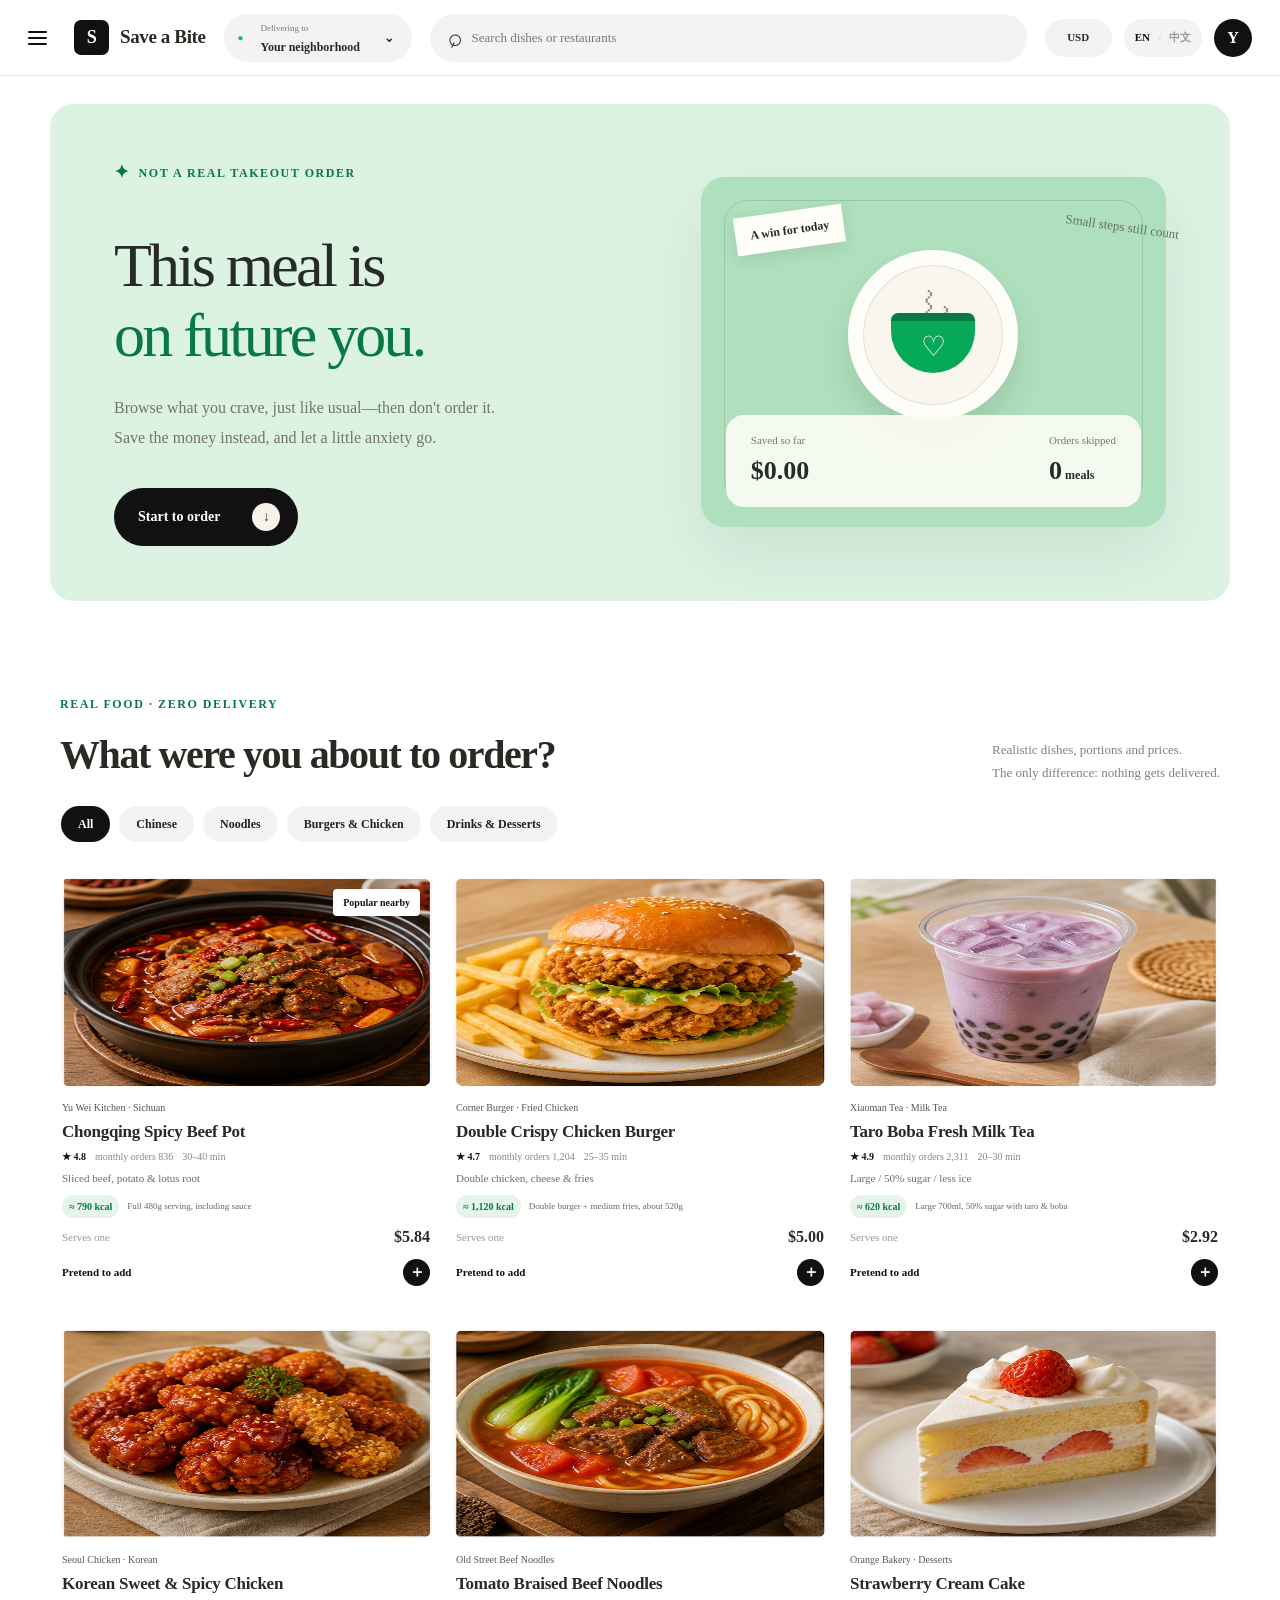
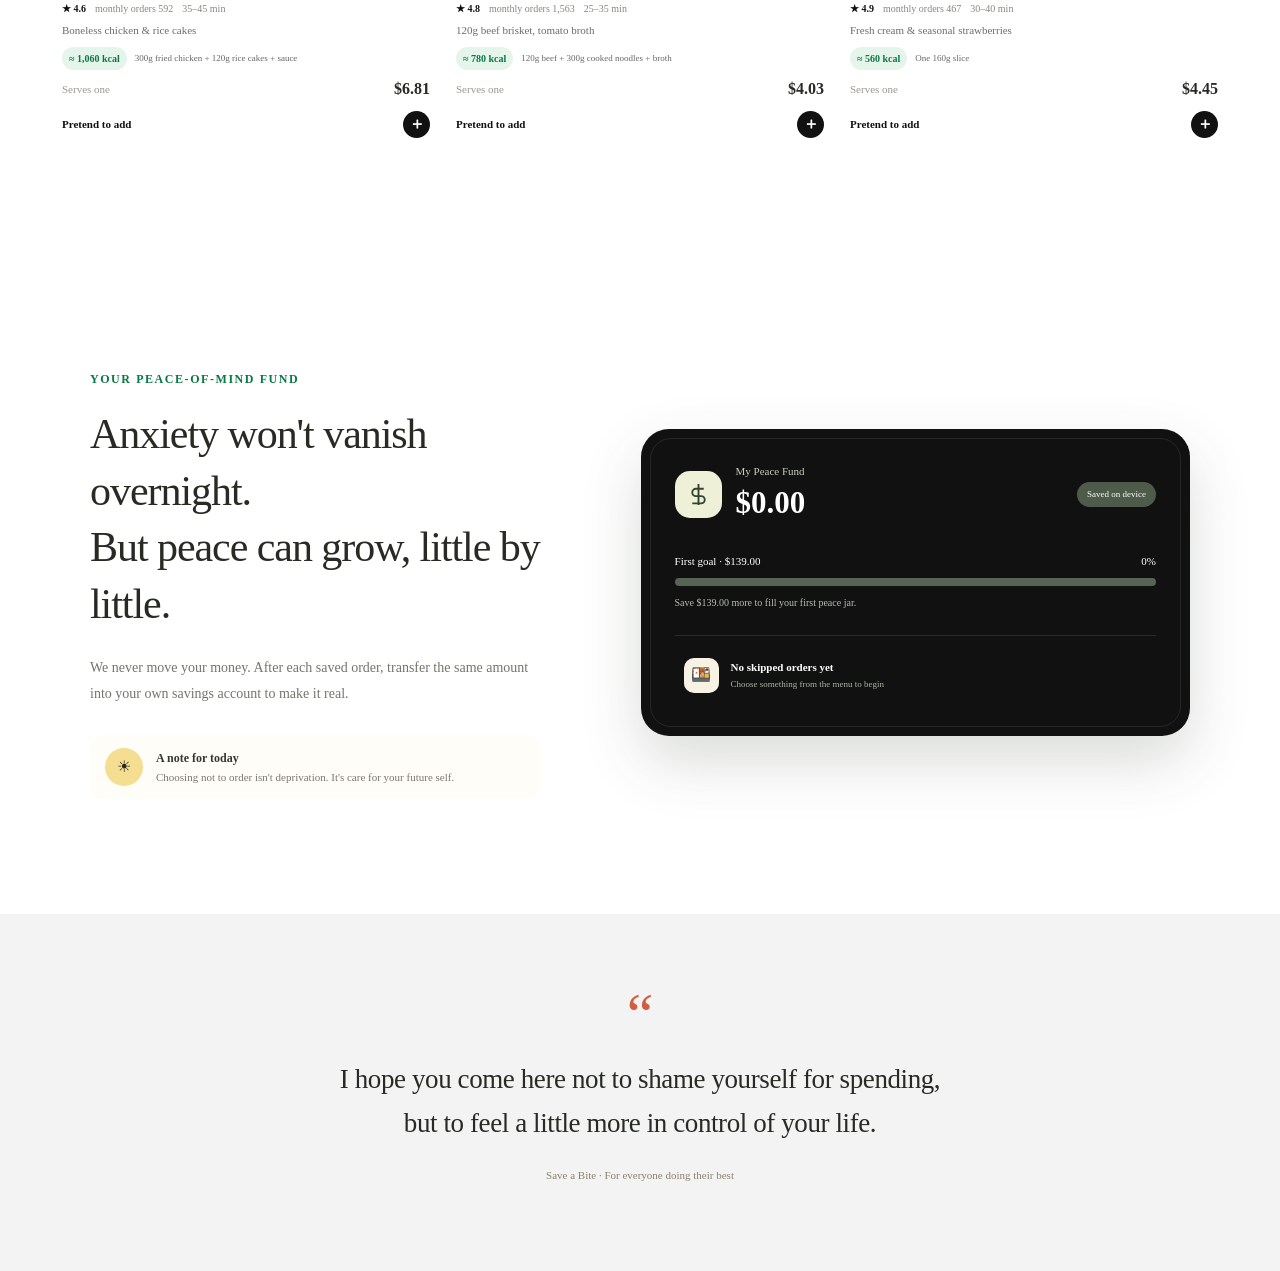
==== commit 055100b1: "Update Save a Bite CTA" ====
--- a/save-a-bite/index.html
+++ b/save-a-bite/index.html
@@ -11,7 +11,7 @@
     <link rel="icon" href="/save-a-bite/favicon-48.png" />
     <link rel="apple-touch-icon" href="/save-a-bite/favicon.png" />
     <title>Save a Bite | Pretend to order, actually save</title>
-    <script type="module" crossorigin src="/save-a-bite/assets/index-DKkqpQNS.js"></script>
+    <script type="module" crossorigin src="/save-a-bite/assets/index-Ba7SF3Ql.js"></script>
     <link rel="stylesheet" crossorigin href="/save-a-bite/assets/index-DCkwADSN.css">
   </head>
   <body>
